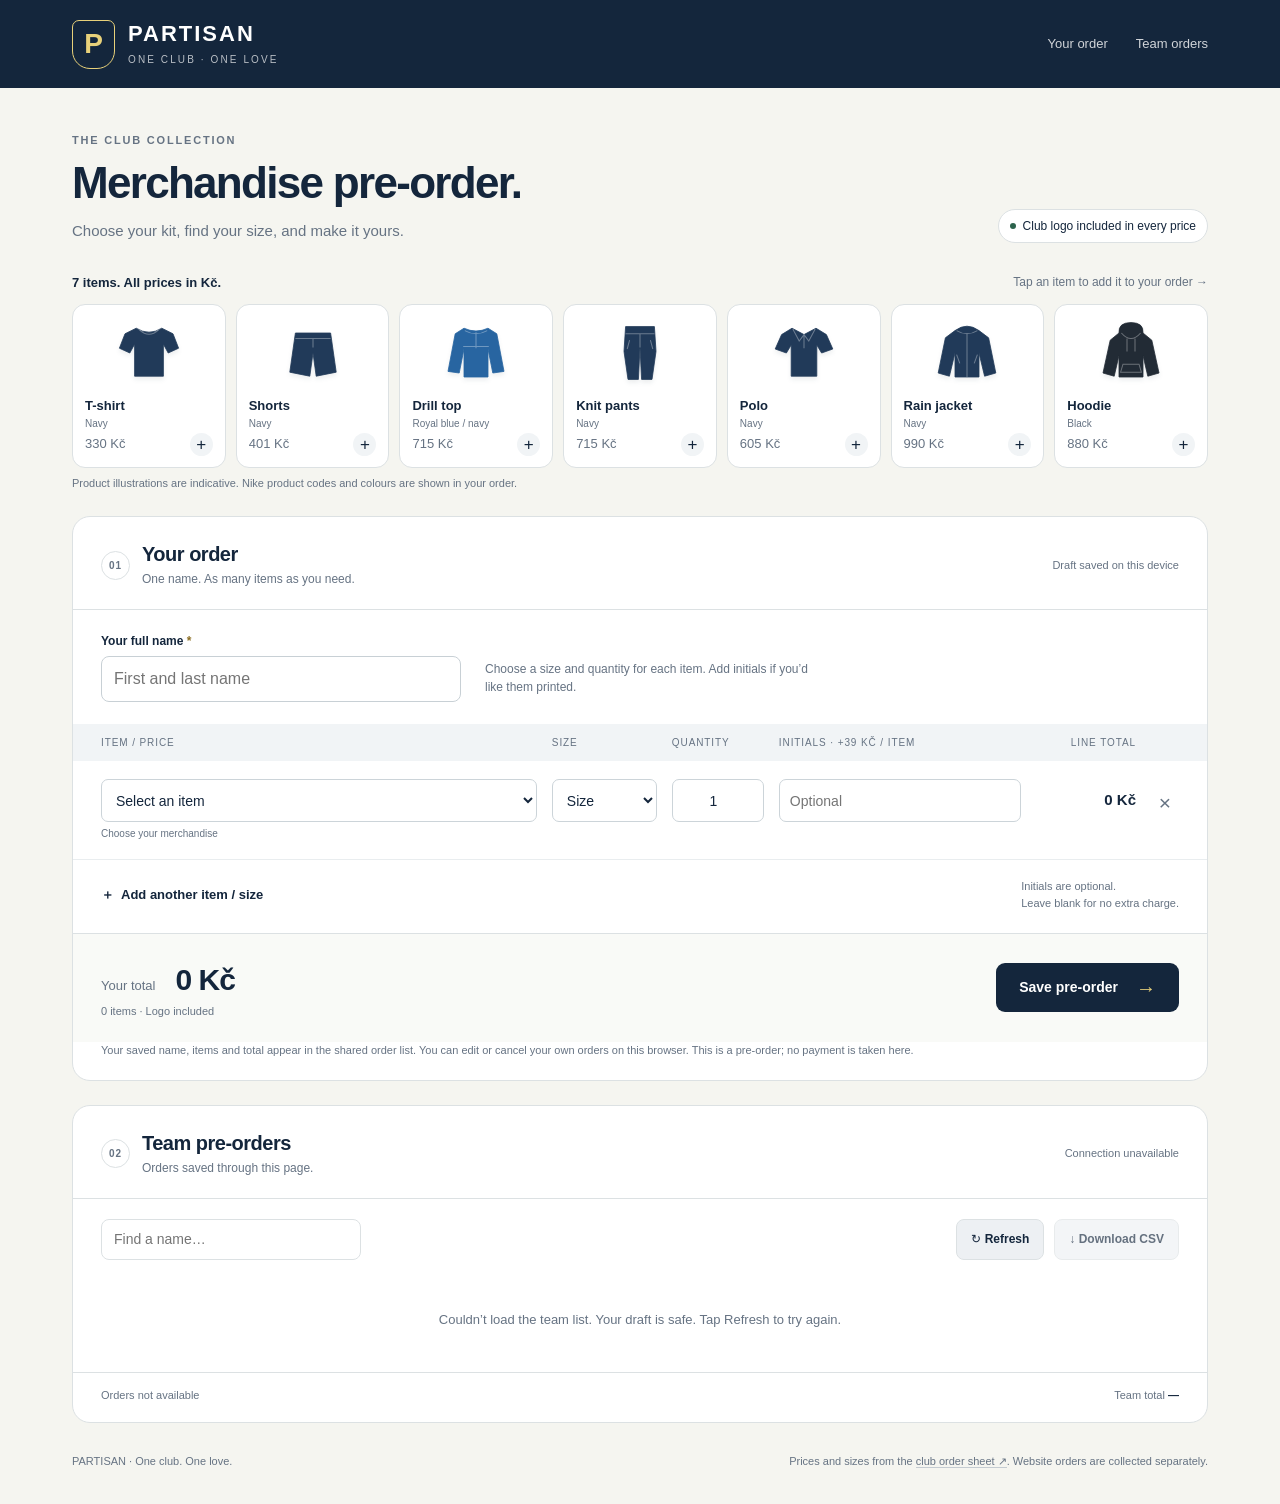
==== partisan-merchandise/index.html @ 2a3ad0a5 "Publish Partisan merchandise pre-order page" ====
<!doctype html>
<html lang="en">
<head>
<meta charset="utf-8">
<meta name="viewport" content="width=device-width, initial-scale=1, viewport-fit=cover">
<meta name="theme-color" content="#14263c">
<meta name="description" content="Pre-order Partisan football club merchandise. Pick your items, sizes and quantities, and see your total in Kč.">
<meta name="robots" content="noindex, nofollow">
<title>Partisan · Merchandise pre-order</title>
<link rel="icon" href="data:image/svg+xml,%3Csvg xmlns='http://www.w3.org/2000/svg' viewBox='0 0 64 64'%3E%3Crect width='64' height='64' rx='16' fill='%2314263c'/%3E%3Ctext x='32' y='46' text-anchor='middle' font-size='44' font-family='Arial' font-weight='700' fill='%23e8d17a'%3EP%3C/text%3E%3C/svg%3E">
<style>
:root{--ink:#14263c;--muted:#667383;--paper:#f5f5f0;--white:#fff;--line:#dce1e3;--gold:#e8d17a;--light:#f1f4f6;--green:#2c634c;--radius:18px}*{box-sizing:border-box}html{scroll-behavior:smooth;scroll-padding-top:24px}body{margin:0;color:var(--ink);background:var(--paper);font:15px/1.5 -apple-system,BlinkMacSystemFont,"Segoe UI",Arial,sans-serif}button,input,select{font:inherit}button,a,input,select{-webkit-tap-highlight-color:transparent}button,a{touch-action:manipulation}button{cursor:pointer}button:disabled{cursor:wait;opacity:.65}a{color:inherit}button:focus-visible,a:focus-visible,input:focus-visible,select:focus-visible{outline:3px solid #9e822a;outline-offset:3px}button{border:0}header{background:var(--ink);color:white}.wrap{max-width:1200px;margin:auto;padding-left:32px;padding-right:32px}.topbar{height:88px;display:flex;align-items:center;justify-content:space-between;gap:24px}.brand{display:flex;align-items:center;gap:13px;text-decoration:none}.monogram{width:43px;height:49px;border:1.5px solid var(--gold);border-radius:7px 7px 18px 18px;display:grid;place-items:center;font-size:28px;font-weight:800;color:var(--gold)}.brand-name{font-size:22px;letter-spacing:2px;font-weight:800;line-height:1.15}.motto{font-size:10px;letter-spacing:2.1px;opacity:.7;margin-top:5px}nav{display:flex;gap:28px;font-size:13px}nav a{text-decoration:none;opacity:.8}nav a:hover{opacity:1}.hero{padding-top:44px;padding-bottom:30px;display:flex;align-items:end;justify-content:space-between;gap:24px}.eyebrow{font-size:11px;text-transform:uppercase;letter-spacing:1.8px;font-weight:700;color:var(--muted);margin:0 0 9px}h1{font-size:clamp(29px,3.9vw,44px);letter-spacing:-1.7px;line-height:1.15;margin:0 0 12px;font-weight:720}p{margin:0}.hero p{color:var(--muted);font-size:15px}.pill{white-space:nowrap;border:1px solid var(--line);padding:7px 11px;border-radius:30px;font-size:12px;background:white;display:inline-flex;align-items:center;gap:7px}.pill:before{content:"";height:6px;width:6px;border-radius:50%;background:var(--green)}.catalog-head{display:flex;align-items:center;justify-content:space-between;gap:16px;font-size:12px;color:var(--muted);margin-bottom:12px}.catalog-head strong{font-size:13px;color:var(--ink);font-weight:600}.catalog{display:grid;grid-template-columns:repeat(7,minmax(0,1fr));gap:10px;padding-bottom:22px}.product{background:#fff;border:1px solid var(--line);border-radius:13px;text-align:left;color:var(--ink);padding:12px 12px 11px;transition:transform .15s,border-color .15s;position:relative}.product:hover{border-color:#8896a2;transform:translateY(-2px)}.product-art{height:66px;display:grid;place-items:center;margin:3px 0 10px}.product-art svg{height:64px;width:70px;filter:drop-shadow(0 3px 2px #14263c13)}.product-name{font-size:13px;font-weight:600;display:block}.product-bottom{display:flex;align-items:center;justify-content:space-between;gap:4px;margin-top:2px}.product-price{font-size:13px;color:var(--muted)}.plus{width:23px;height:23px;border-radius:50%;background:var(--light);font-size:17px;display:grid;place-items:center;line-height:1}.product:hover .plus{background:var(--gold)}.product-colour{font-size:10px;color:var(--muted);display:block;min-height:15px}.art-note{font-size:11px;color:var(--muted);margin-top:-15px;margin-bottom:25px}.panel{border:1px solid var(--line);border-radius:var(--radius);background:white;margin-bottom:24px;overflow:hidden;scroll-margin-top:20px}.section-top{padding:25px 28px 21px;border-bottom:1px solid var(--line);display:flex;align-items:center;justify-content:space-between;gap:16px}.section-title{display:flex;align-items:center;gap:12px}.step{font-size:10px;font-weight:700;letter-spacing:1px;color:var(--muted);border:1px solid var(--line);border-radius:50%;width:29px;height:29px;display:grid;place-items:center}h2{font-size:20px;letter-spacing:-.5px;line-height:1.25;margin:0;font-weight:650}.section-caption{font-size:12px;color:var(--muted);margin-top:3px}.name-row{padding:22px 28px;display:flex;gap:24px;align-items:center}.name-field{width:360px;max-width:100%}label{display:block;font-size:12px;font-weight:600;margin-bottom:6px}.req{color:#8c6e22}.name-row input{width:100%;height:46px;border:1px solid #c8d0d5;border-radius:8px;padding:10px 12px;font-size:16px;color:var(--ink);background:#fff}.name-help{font-size:12px;color:var(--muted);max-width:340px;padding-top:22px}.table-head,.item-line{display:grid;grid-template-columns:minmax(210px,1.8fr) 105px 92px minmax(140px,1fr) 100px 28px;gap:15px;align-items:start}.table-head{background:var(--light);font-size:10px;text-transform:uppercase;letter-spacing:.9px;color:var(--muted);padding:11px 28px}.table-head .head-total{text-align:right}.item-line{padding:18px 28px;border-bottom:1px solid #e9edef}.item-line select,.item-line input{border:1px solid #ccd4d9;height:43px;border-radius:7px;width:100%;padding:8px 10px;color:var(--ink);background:#fff;font-size:14px}.item-line input[type=number]{text-align:center;padding-right:4px}.item-line .line-label{display:none}.code{font-size:10px;color:var(--muted);padding-top:4px;min-height:19px}.line-price{display:block;font-size:15px;white-space:nowrap;text-align:right;font-variant-numeric:tabular-nums;padding-top:10px;font-weight:600}.remove{margin-top:7px;width:28px;height:29px;display:grid;place-items:center;background:transparent;border-radius:5px;color:var(--muted);font-size:21px}.remove:hover{background:#f7ece9;color:#9d3c31}.form-tools{display:flex;align-items:center;justify-content:space-between;gap:16px;padding:17px 28px 20px}.text-btn{color:var(--ink);background:transparent;font-size:13px;font-weight:600;padding:8px 0;text-decoration:none;display:inline-flex;align-items:center;gap:7px}.text-btn:hover{text-decoration:underline}.quiet{font-size:11px;color:var(--muted)}.summary{display:flex;justify-content:space-between;align-items:center;gap:24px;padding:23px 28px;background:#f9faf7;border-top:1px solid var(--line)}.total-block{display:flex;align-items:baseline;gap:20px}.total-label{font-size:13px;color:var(--muted)}.total-amount{font-size:30px;letter-spacing:-1px;font-weight:650;white-space:nowrap;font-variant-numeric:tabular-nums}.total-caption{font-size:11px;color:var(--muted);margin-top:1px}.primary{border-radius:9px;padding:14px 23px;min-height:48px;display:inline-flex;align-items:center;justify-content:center;gap:18px;background:var(--ink);color:white;font-size:14px;font-weight:600;white-space:nowrap}.primary:hover{background:#243e5b}.primary .arrow{font-size:20px;line-height:1;color:var(--gold)}.secondary{background:#edf0f3;color:var(--ink);border:1px solid var(--line);border-radius:8px;min-height:41px;padding:9px 14px;font-size:12px;font-weight:550}.secondary:hover{background:#e1e7eb}.button-group{display:flex;gap:10px;align-items:center}.notice{padding:13px 16px;margin:18px 28px;border-radius:9px;font-size:13px;background:#eff6f0;border:1px solid #c8ddce;color:#25523b}.notice.error{background:#fff2ed;border-color:#edcdbd;color:#8c3c23}.notice:focus{outline:none}.status-note{padding:0 28px 21px;font-size:11px;color:var(--muted)}.status-note a{text-underline-offset:3px}.hp{position:absolute;left:-10000px;top:auto;width:1px;height:1px;overflow:hidden}.orders-controls{padding:20px 28px;display:flex;align-items:center;justify-content:space-between;gap:16px}.search{height:41px;max-width:260px;width:100%;padding:8px 12px;border:1px solid var(--line);border-radius:8px;font-size:14px}.orders-body{padding:0 28px 8px}.orders-table{width:100%;border-collapse:collapse;font-size:13px}.orders-table th{font-size:10px;letter-spacing:1px;text-transform:uppercase;font-weight:500;color:var(--muted);padding:0 0 12px;border-bottom:1px solid var(--line);text-align:left}.orders-table td{padding:17px 0;vertical-align:top;border-bottom:1px solid #e9edef}.orders-table tr:last-child td{border-bottom:0}.orders-table th:nth-child(3),.orders-table td:nth-child(3){text-align:right;white-space:nowrap}.orders-table th:last-child,.orders-table td:last-child{padding-left:16px;text-align:right}.person{font-weight:600;max-width:240px;overflow-wrap:anywhere}.order-date{font-size:10px;color:var(--muted);margin-top:3px}.order-detail{font-size:12px;color:var(--muted);max-width:500px}.order-detail span{display:block}.order-detail .initial{color:var(--ink)}.mini{border:1px solid var(--line);border-radius:6px;min-height:32px;padding:5px 9px;background:white;font-size:11px;margin:0 0 4px 5px}.mini:hover{background:var(--light)}.mini.cancel{color:#925245}.empty{padding:30px 12px 35px;text-align:center;color:var(--muted);font-size:13px}.orders-foot{padding:14px 28px 18px;border-top:1px solid var(--line);display:flex;justify-content:space-between;font-size:11px;color:var(--muted);gap:18px}.orders-foot strong{color:var(--ink);font-weight:600}.mytag{background:#f5edce;color:#766023;border-radius:4px;font-size:9px;padding:2px 5px;font-weight:500;margin-left:6px;vertical-align:2px}.live-dot{height:6px;width:6px;border-radius:50%;background:#5b8d6f;display:inline-block;margin-right:5px}footer{padding:6px 0 35px;display:flex;justify-content:space-between;gap:20px;font-size:11px;color:var(--muted)}footer a{text-decoration:none;border-bottom:1px solid #c4cbd1}dialog{border:1px solid var(--line);border-radius:16px;max-width:440px;width:calc(100% - 40px);padding:28px;color:var(--ink);box-shadow:0 24px 100px #14263c33}dialog::backdrop{background:#14263c88}dialog h3{font-size:20px;letter-spacing:-.5px;margin:0 0 12px}dialog p{color:var(--muted);font-size:14px}dialog .button-group{margin-top:24px;justify-content:flex-end}.toast{position:fixed;bottom:22px;left:50%;transform:translateX(-50%);background:var(--ink);color:white;border-radius:30px;padding:11px 20px;font-size:12px;z-index:10;box-shadow:0 3px 20px #14263c25;pointer-events:none}.hidden,[hidden]{display:none!important}.warn-size{border-color:#b35735!important}.saving-label{font-size:11px;color:var(--muted);margin-left:8px}
@media(max-width:1050px){.wrap{padding-left:22px;padding-right:22px}.catalog{gap:8px}.product{padding:10px}.product-name{font-size:12px}.product-colour{font-size:9px}.table-head,.item-line{grid-template-columns:minmax(180px,1.65fr) 88px 75px minmax(120px,1fr) 85px 24px;gap:10px}.table-head,.item-line{padding-left:23px;padding-right:23px}.section-top,.name-row,.form-tools,.summary,.orders-controls{padding-left:23px;padding-right:23px}}
@media(max-width:760px){.wrap{padding-left:18px;padding-right:18px}.topbar{height:75px;gap:12px}.brand-name{font-size:18px;letter-spacing:1.6px}.motto{font-size:8px;letter-spacing:1.5px}.monogram{width:34px;height:41px;font-size:23px}nav{gap:17px;font-size:12px}.hero{padding-top:30px;padding-bottom:24px;display:block}.hero .pill{margin-top:17px;font-size:11px}.hero p{font-size:14px;max-width:340px}h1{letter-spacing:-1px}.catalog{display:flex;overflow-x:auto;scroll-snap-type:x proximity;gap:9px;padding-bottom:14px;margin-right:-18px;scrollbar-width:thin}.product{min-width:126px;max-width:126px;scroll-snap-align:start;padding:10px 12px}.product-art{height:57px;margin-bottom:8px}.product-art svg{height:56px}.product-name{font-size:12px}.product-colour{font-size:9px}.catalog-head{font-size:10px}.catalog-head strong{font-size:12px}.art-note{margin-top:-5px;margin-bottom:20px;font-size:10px}.panel{border-radius:14px;margin-bottom:20px}.section-top{padding:19px 17px}.section-title{gap:9px}h2{font-size:18px}.section-caption{font-size:11px}.section-top .quiet{max-width:85px;text-align:right;font-size:10px}.name-row{padding:18px 17px;display:block}.name-field{width:100%}.name-help{padding-top:9px;font-size:11px;max-width:none}.table-head{display:none}.item-line{grid-template-columns:1fr 1fr 1.3fr 28px;gap:12px 10px;padding:17px;background:#fff}.item-product{grid-column:1/4}.item-size{grid-column:1/2;grid-row:2}.item-qty{grid-column:2/3;grid-row:2}.item-initials{grid-column:3/5;grid-row:2}.item-line .line-label{display:block;font-size:10px;letter-spacing:.1px;font-weight:500;margin-bottom:4px;color:var(--muted)}.item-product .line-label{display:none}.item-product select{font-size:15px}.item-line select,.item-line input{font-size:16px;height:44px}.code{font-size:9px;padding-top:5px;min-height:0}.item-line .remove{grid-column:4;grid-row:1;margin-top:7px}.item-total{grid-column:1/-1;grid-row:3;display:flex;justify-content:space-between;align-items:center}.item-total .line-label{font-size:11px;margin:0}.line-price{padding:0;font-size:14px}.form-tools{padding:12px 17px 17px;align-items:flex-start;gap:10px}.form-tools .quiet{max-width:135px;text-align:right;font-size:10px;padding-top:8px}.summary{padding:18px 17px;display:block}.total-block{justify-content:space-between;gap:14px}.total-amount{font-size:28px}.total-caption{margin-top:0;font-size:10px}.summary .button-group{margin-top:14px}.summary .primary{width:100%;justify-content:space-between;padding:12px 17px}.summary .secondary{height:47px}.notice{margin:15px 17px;font-size:12px}.status-note{padding:0 17px 18px;font-size:10px}.orders-controls{padding:17px;flex-wrap:wrap}.orders-controls .button-group{gap:7px}.orders-controls .secondary{font-size:11px;padding:9px 11px}.search{max-width:none}.orders-body{padding:0 17px 6px}.orders-table th:nth-child(2){display:none}.orders-table th:first-child{width:100%}.orders-table td{padding:16px 0}.orders-table tr{position:relative}.orders-table td:first-child{max-width:170px}.orders-table td:nth-child(2){display:none}.person{font-size:13px}.mobile-detail{display:block!important;font-size:10px;color:var(--muted);margin-top:6px;max-width:220px;line-height:1.6}.mobile-detail span{display:block}.orders-table td:nth-child(3){font-size:13px;font-weight:600;padding-left:7px}.orders-table th:last-child,.orders-table td:last-child{padding-left:7px}.mini{display:block;margin-left:0;font-size:10px;padding:4px 7px}.orders-foot{padding:13px 17px 16px;font-size:10px;display:block}.orders-foot span{display:block}.orders-foot span+span{margin-top:5px}footer{font-size:10px;display:block;line-height:1.8;padding:0 0 24px}footer span{display:block}.toast{bottom:16px;font-size:11px;max-width:90%;width:max-content;padding:10px 15px}}
@media(prefers-reduced-motion:reduce){html{scroll-behavior:auto}*{transition:none!important}}
@media print{header,nav,.catalog,.catalog-head,.art-note,#order-panel,.orders-controls,footer,.mini,.hero .pill{display:none!important}body{background:#fff}.wrap{padding:0}.panel{border:0}.hero{padding:10px 0}.orders-table td:nth-child(2){display:table-cell}.mobile-detail{display:none!important}}
</style>
</head>
<body>
<header><div class="wrap topbar"><a class="brand" href="#" aria-label="Partisan merchandise home"><span class="monogram" aria-hidden="true">P</span><span><span class="brand-name">PARTISAN</span><span class="motto" style="display:block">ONE CLUB · ONE LOVE</span></span></a><nav aria-label="Page navigation"><a href="#order-panel">Your order</a><a href="#team-orders">Team orders</a></nav></div></header>
<main class="wrap">
<div class="hero"><div><div class="eyebrow">The club collection</div><h1>Merchandise pre-order.</h1><p>Choose your kit, find your size, and make it yours.</p></div><span class="pill">Club logo included in every price</span></div>
<div class="catalog-head"><strong>7 items. All prices in Kč.</strong><span>Tap an item to add it to your order →</span></div>
<div class="catalog" id="catalog" aria-label="Merchandise and prices"></div>
<p class="art-note">Product illustrations are indicative. Nike product codes and colours are shown in your order.</p>
<section class="panel" id="order-panel" aria-labelledby="order-heading">
<div class="section-top"><div class="section-title"><span class="step">01</span><div><h2 id="order-heading">Your order</h2><p class="section-caption" id="form-caption">One name. As many items as you need.</p></div></div><span class="quiet" id="draft-status">Draft saved on this device</span></div>
<form id="order-form">
<div class="name-row"><div class="name-field"><label for="player-name">Your full name <span class="req">*</span></label><input id="player-name" name="name" type="text" autocomplete="name" placeholder="First and last name" minlength="2" maxlength="80" required></div><p class="name-help">Choose a size and quantity for each item. Add initials if you’d like them printed.</p></div>
<div class="hp" aria-hidden="true"><label for="website">Website</label><input id="website" tabindex="-1" autocomplete="off"></div>
<div class="table-head" aria-hidden="true"><span>Item / price</span><span>Size</span><span>Quantity</span><span>Initials · +39 Kč / item</span><span class="head-total">Line total</span><span></span></div>
<div id="order-lines"></div>
<div class="form-tools"><button class="text-btn" type="button" id="add-line"><span aria-hidden="true">＋</span> Add another item / size</button><span class="quiet">Initials are optional.<br>Leave blank for no extra charge.</span></div>
<div class="summary"><div><div class="total-block"><span class="total-label">Your total</span><output class="total-amount" id="order-total" aria-live="polite">0 Kč</output></div><p class="total-caption" id="total-caption">0 items · Logo included</p></div><div class="button-group"><button class="secondary hidden" type="button" id="stop-edit">Cancel edit</button><button class="primary" type="submit" id="submit-order"><span id="submit-label">Save pre-order</span><span class="arrow" aria-hidden="true">→</span></button></div></div>
<div id="form-message" class="notice hidden" role="status" tabindex="-1"></div>
<p class="status-note">Your saved name, items and total appear in the shared order list. You can edit or cancel your own orders on this browser. This is a pre-order; no payment is taken here.</p>
</form>
</section>
<section class="panel" id="team-orders" aria-labelledby="team-heading">
<div class="section-top"><div class="section-title"><span class="step">02</span><div><h2 id="team-heading">Team pre-orders</h2><p class="section-caption">Orders saved through this page.</p></div></div><span class="quiet" id="connection-status"><span class="live-dot"></span>Connecting…</span></div>
<div class="orders-controls"><input type="search" class="search" id="search-orders" placeholder="Find a name…" aria-label="Find an order by name"><div class="button-group"><button class="secondary" type="button" id="refresh-orders">↻ Refresh</button><button class="secondary" type="button" id="export-orders">↓ Download CSV</button></div></div>
<div class="orders-body"><div class="empty" id="orders-empty" role="status">Loading pre-orders…</div><table class="orders-table hidden" id="orders-table"><thead><tr><th scope="col">Name</th><th scope="col">Items / sizes</th><th scope="col">Total</th><th scope="col"><span class="quiet">Your orders</span></th></tr></thead><tbody id="orders-body"></tbody></table></div>
<div class="orders-foot"><span id="team-count">No orders loaded yet.</span><span id="team-value">Team total <strong>—</strong></span></div>
</section>
<footer><span>PARTISAN · One club. One love.</span><span>Prices and sizes from the <a href="https://docs.google.com/spreadsheets/d/1CmiU9mRYf5xG8JTq_obtpZp8wBPNuK-5cMMiTcGgyvM/edit?gid=629814951#gid=629814951" target="_blank" rel="noopener noreferrer">club order sheet ↗</a>. Website orders are collected separately.</span></footer>
</main>
<dialog id="confirm-dialog"><h3 id="confirm-title">Cancel your pre-order?</h3><p id="confirm-description">Your order will be removed from the active team list. You can place a new order later.</p><div class="button-group"><button class="secondary" id="confirm-no" type="button">Keep order</button><button class="primary" id="confirm-yes" type="button">Cancel pre-order</button></div></dialog>
<div id="toast" class="toast hidden" role="status"></div>
<noscript><p style="padding:30px;text-align:center">Please enable JavaScript to choose items and save a pre-order.</p></noscript>
<script>
'use strict';
const CATALOG = [{"id":"tshirt","name":"T-shirt","code":"HM7127-410","price":330,"colour":"Navy"},{"id":"shorts","name":"Shorts","code":"FZ9776-410","price":401,"colour":"Navy"},{"id":"drill","name":"Drill top","code":"FZ9767-463","price":715,"colour":"Royal blue / navy"},{"id":"pants","name":"Knit pants","code":"FZ9805-410","price":715,"colour":"Navy"},{"id":"polo","name":"Polo","code":"FZ9759-410","price":605,"colour":"Navy"},{"id":"jacket","name":"Rain jacket","code":"FZ9858-410","price":990,"colour":"Navy"},{"id":"hoodie","name":"Hoodie","code":"IO9035-010","price":880,"colour":"Black"}];
const SIZES = ['XS','S','M','L','XL','2XL','3XL'];
const API_ORIGIN = 'https://partisan-merchandise.funnyether4.chatgpt.site';
const API = (location.hostname === 'hugo-crispim.github.io' ? API_ORIGIN : location.origin) + '/api/orders';
const $ = id => document.getElementById(id);
const money = value => new Intl.NumberFormat('cs-CZ',{maximumFractionDigits:0}).format(value) + ' Kč';
const escapeHtml = value => String(value).replace(/[&<>"']/g,c=>({'&':'&amp;','<':'&lt;','>':'&gt;','"':'&quot;',"'":'&#39;'}[c]));
const KEYS = {draft:'partisan-merch-draft-v1',mine:'partisan-merch-keys-v1'};
let storageAvailable = true;
function readStorage(key,fallback){try{return JSON.parse(localStorage.getItem(key)) ?? fallback}catch{return fallback}}
function writeStorage(key,value){try{localStorage.setItem(key,JSON.stringify(value));return true}catch{storageAvailable=false;$('draft-status').textContent='Device storage unavailable';return false}}
let mine = readStorage(KEYS.mine,{});
if(!mine || typeof mine !== 'object' || Array.isArray(mine)) mine={};
let lines = [], orders = [], editing = null, pendingKey = null, busy = false, haveOrders = false, cancelAction = null;
function blankLine(){return {key:crypto.randomUUID(),productId:'',size:'',quantity:1,initials:''}}
function product(id){return CATALOG.find(p=>p.id===id)}
function lineTotal(line){const p=product(line.productId);return p ? (p.price+(line.initials.trim()?39:0))*(Number.isInteger(line.quantity)&&line.quantity>0?line.quantity:0):0}
function toast(message){$('toast').textContent=message;$('toast').classList.remove('hidden');clearTimeout(toast.timer);toast.timer=setTimeout(()=>$('toast').classList.add('hidden'),2600)}
function garment(id){
 const fill=id==='hoodie'?'#222b35':id==='drill'?'#2865a1':'#213a59';
 const paths={
 tshirt:'M24 9 10 16 3 34 16 40 22 29 22 69 58 69 58 29 64 40 77 34 70 16 56 9Q40 19 24 9Z',
 shorts:'M18 15H62L69 64 44 69 40 40 36 69 11 64Z',
 drill:'M25 9 14 16 5 63 19 65 25 35 25 70H55V35L61 65 75 63 66 16 55 9Q40 16 25 9Z',
 pants:'M22 7H58L60 38 55 73H42L40 33 38 73H25L20 38Z',
 polo:'M25 9 12 17 4 35 18 40 24 30 24 69H56V30L62 40 76 35 68 17 55 9 40 17Z',
 jacket:'M25 12 13 21 4 65 18 69 25 40 25 70H55V40L62 69 76 65 67 21 55 12Q40 1 25 12Z',
 hoodie:'M25 15 14 24 5 65 19 69 25 43 25 70H55V43L61 69 75 65 66 24 55 15Q56 2 40 2T25 15Z'};
 const extras=id==='shorts'?'<path d="M18 22H62M40 22V33"/>':id==='pants'?'<path d="M22 16H58M40 16V33M27 24 24 35M53 24 56 35"/>':id==='polo'?'<path d="M26 10 34 25 40 17 46 25 54 10M40 17V34"/>':id==='hoodie'?'<path d="M28 15Q40 29 52 15M30 54H50L53 64H27ZM35 22V38M45 22V38"/>':id==='jacket'?'<path d="M40 15V70M27 42 31 53M53 42 49 53M27 12Q40 20 53 12"/>':id==='drill'?'<path d="M40 14V34M26 12Q40 20 54 12M24 32H56"/>':'<path d="M28 11Q40 22 52 11"/>';
 return '<svg viewBox="0 0 80 80" aria-hidden="true"><path d="'+paths[id]+'" fill="'+fill+'" stroke="'+fill+'" stroke-linejoin="round"/>'+extras.replaceAll('<path ','<path fill="none" stroke="#ffffff55" stroke-width="1.3" ')+'</svg>';
}
function renderCatalog(){
 $('catalog').innerHTML=CATALOG.map(p=>'<button class="product" type="button" data-product="'+p.id+'" aria-label="Add '+p.name+', '+p.price+' Kč"><span class="product-art">'+garment(p.id)+'</span><span class="product-name">'+p.name+'</span><span class="product-colour">'+p.colour+'</span><span class="product-bottom"><span class="product-price">'+money(p.price)+'</span><span class="plus" aria-hidden="true">+</span></span></button>').join('');
}
function itemOptions(selected){return '<option value="">Select an item</option>'+CATALOG.map(p=>'<option value="'+p.id+'"'+(p.id===selected?' selected':'')+'>'+p.name+' · '+money(p.price)+'</option>').join('')}
function renderLines(){
 $('order-lines').innerHTML=lines.map((line,index)=>{
  const p=product(line.productId), label='line-'+line.key;
  return '<div class="item-line" data-key="'+line.key+'"><div class="item-product"><label class="line-label" for="'+label+'-product">Item '+(index+1)+'</label><select id="'+label+'-product" data-field="productId" aria-label="Item '+(index+1)+'" required>'+itemOptions(line.productId)+'</select><div class="code" data-code>'+ (p?p.code+' · '+p.colour:'Choose your merchandise')+'</div></div>'+
  '<div class="item-size"><label class="line-label" for="'+label+'-size">Size</label><select id="'+label+'-size" data-field="size" aria-label="Size for item '+(index+1)+'" required><option value="">Size</option>'+SIZES.map(size=>'<option'+(line.size===size?' selected':'')+'>'+size+'</option>').join('')+'</select></div>'+
  '<div class="item-qty"><label class="line-label" for="'+label+'-qty">Quantity</label><input id="'+label+'-qty" data-field="quantity" aria-label="Quantity for item '+(index+1)+'" type="number" inputmode="numeric" min="1" max="10" step="1" value="'+(Number.isFinite(line.quantity)?line.quantity:'')+'" required></div>'+
  '<div class="item-initials"><label class="line-label" for="'+label+'-initials">Initials · +39 Kč / item</label><input id="'+label+'-initials" data-field="initials" aria-label="Optional initials for item '+(index+1)+' at 39 Kč per item" type="text" autocomplete="off" autocapitalize="characters" maxlength="8" placeholder="Optional" value="'+escapeHtml(line.initials)+'"></div>'+
  '<div class="item-total"><span class="line-label">Line total</span><output class="line-price" data-price>'+money(lineTotal(line))+'</output></div><button class="remove" type="button" data-remove aria-label="Remove item '+(index+1)+'">×</button></div>';
 }).join('');
 updateTotal();
}
function updateTotal(){
 let count=0,total=0,initialCount=0;
 lines.forEach(line=>{if(!product(line.productId))return;let q=Number.isInteger(line.quantity)&&line.quantity>0?line.quantity:0;count+=q;total+=lineTotal(line);if(line.initials.trim())initialCount+=q});
 $('order-total').textContent=money(total);
 $('total-caption').textContent=count+' '+(count===1?'item':'items')+' · Logo included'+(initialCount?' · Initials '+money(initialCount*39):'');
}
function saveDraft(){writeStorage(KEYS.draft,{name:$('player-name').value,lines,editing,pendingKey});if(storageAvailable)$('draft-status').textContent='Draft saved on this device'}
function newKey(){return {id:crypto.randomUUID(),editToken:Array.from(crypto.getRandomValues(new Uint8Array(32)),b=>b.toString(16).padStart(2,'0')).join('')}}
function message(text,error=false){$('form-message').textContent=text;$('form-message').classList.toggle('error',error);$('form-message').classList.remove('hidden')}
function clearMessage(){$('form-message').classList.add('hidden')}
function resetForm(keepName=true){let name=keepName?$('player-name').value:'';lines=[blankLine()];editing=null;pendingKey=null;$('player-name').value=name;$('submit-label').textContent='Save pre-order';$('stop-edit').classList.add('hidden');$('form-caption').textContent='One name. As many items as you need.';renderLines();saveDraft()}
function addProduct(id){if(busy)return;const p=product(id);if(!p)return;if(lines.length>=25){toast('Maximum 25 item lines per order.');return}let line=lines.find(l=>!l.productId);if(!line){line=blankLine();lines.push(line)}line.productId=id;renderLines();saveDraft();clearMessage();toast(p.name+' added · choose your size')}
async function fetchJson(options={}){
 const response=await fetch(API,{...options,signal:AbortSignal.timeout(15000)});
 let data;try{data=await response.json()}catch{throw new Error('Order storage is unavailable. Your draft is kept. Please try again.')}
 if(!response.ok)throw new Error(data.error||'Could not save this order. Please try again.');return data;
}
function ownOrder(id){return Object.hasOwn(mine,id)}
function detailMarkup(order){return order.items.map(line=>'<span>'+line.quantity+' × '+escapeHtml(line.name)+' · '+escapeHtml(line.size)+(line.initials?' · <span class="initial" style="display:inline">'+escapeHtml(line.initials)+'</span>':'')+'</span>').join('')}
function renderOrders(){
 const term=$('search-orders').value.trim().toLocaleLowerCase();
 const matching=orders.filter(order=>order.name.toLocaleLowerCase().includes(term));
 const table=$('orders-table'),empty=$('orders-empty');
 table.classList.toggle('hidden',matching.length===0);empty.classList.toggle('hidden',matching.length>0);
 if(!matching.length)empty.textContent=term?'No orders match this name.':(haveOrders?'No pre-orders yet. Save yours to get the team started.':'Orders haven’t loaded. Tap Refresh to try again.');
 $('orders-body').innerHTML=matching.map(order=>'<tr><td><div class="person">'+escapeHtml(order.name)+(ownOrder(order.id)?'<span class="mytag">YOURS</span>':'')+'</div><div class="order-date">'+escapeHtml(new Date(order.createdAt).toLocaleDateString('en-GB',{day:'numeric',month:'short'}))+' · '+order.id.slice(0,8)+'</div><div class="mobile-detail" style="display:none">'+detailMarkup(order)+'</div></td><td class="order-detail">'+detailMarkup(order)+'</td><td>'+money(order.total)+'</td><td>'+(ownOrder(order.id)?'<button class="mini" data-edit="'+order.id+'" type="button" aria-label="Edit order for '+escapeHtml(order.name)+'">Edit</button><button class="mini cancel" data-cancel="'+order.id+'" type="button" aria-label="Cancel order for '+escapeHtml(order.name)+'">Cancel</button>':'')+'</td></tr>').join('');
 const unique=new Set(orders.map(o=>o.name.trim().toLocaleLowerCase())).size;
 const units=orders.reduce((sum,o)=>sum+o.items.reduce((n,l)=>n+l.quantity,0),0);
 $('team-count').textContent=haveOrders?orders.length+' '+(orders.length===1?'order':'orders')+' · '+unique+' '+(unique===1?'name':'names')+' · '+units+' items'+(term?' · Showing '+matching.length:''):'Orders not available';
 $('team-value').innerHTML='Team total <strong>'+(haveOrders?money(orders.reduce((sum,o)=>sum+o.total,0)):'—')+'</strong>';
 $('export-orders').disabled=!haveOrders || orders.length===0;
}
async function loadOrders(silent=false){
 $('refresh-orders').disabled=true;
 try{const data=await fetchJson();orders=data.orders;haveOrders=true;renderOrders();$('connection-status').innerHTML='<span class="live-dot"></span>Up to date';if(!silent)toast('Team orders updated')}
 catch(error){$('connection-status').textContent=haveOrders?'Refresh failed':'Connection unavailable';if(!haveOrders){renderOrders();$('orders-empty').textContent='Couldn’t load the team list. Your draft is safe. Tap Refresh to try again.'}if(!silent)toast(error.message)}
 finally{$('refresh-orders').disabled=false}
}
function setBusy(value){busy=value;Array.from($('order-form').elements).forEach(el=>el.disabled=value);$('submit-label').textContent=value?'Saving…':(editing?'Update pre-order':'Save pre-order')}
async function submitOrder(event){
 event.preventDefault();if(busy)return;if(!$('order-form').reportValidity())return;
 const selected=lines.filter(l=>l.productId);if(!selected.length){message('Please select at least one item.',true);return}
 if(selected.some(l=>!SIZES.includes(l.size)||!Number.isInteger(l.quantity)||l.quantity<1||l.quantity>10)){message('Choose a size and quantity from 1 to 10 for each item.',true);return}
 if(selected.some(l=>l.initials.trim()&&!/^[\p{L}\p{N} .-]{1,8}$/u.test(l.initials.trim()))){message('Use up to 8 letters or numbers for initials.',true);return}
 const key=editing?mine[editing]:(pendingKey||newKey());
 if(!key){message('The edit key is missing on this browser. Refresh and try again.',true);return}
 pendingKey=key;saveDraft();mine[key.id]=key;writeStorage(KEYS.mine,mine);
 const payload={...key,name:$('player-name').value.trim(),items:selected.map(({productId,size,quantity,initials})=>({productId,size,quantity,initials:initials.trim()})),website:$('website').value};
 clearMessage();setBusy(true);
 try{
  const data=await fetchJson({method:editing?'PUT':'POST',headers:{'Content-Type':'application/json'},body:JSON.stringify(payload)});
  const wasEditing=Boolean(editing);
  orders=[data.order,...orders.filter(o=>o.id!==data.order.id)];haveOrders=true;
  resetForm();renderOrders();$('connection-status').innerHTML='<span class="live-dot"></span>Saved';
  message((wasEditing?'Pre-order updated':'Pre-order saved')+' for '+data.order.name+' · '+money(data.order.total)+'. You can find and edit it in Team pre-orders below.'+(storageAvailable?'':' Keep this page open to retain editing access.'));
  $('form-message').focus();
 }catch(error){message(error.name==='TimeoutError'?'The save timed out. Your draft is kept. Tap Save again; it will not create a duplicate.':error.message,true)}
 finally{setBusy(false)}
}
function editOrder(id){if(busy)return;const order=orders.find(o=>o.id===id);if(!order||!mine[id])return;editing=id;pendingKey=null;$('player-name').value=order.name;lines=order.items.map(l=>({key:crypto.randomUUID(),productId:l.productId,size:l.size,quantity:l.quantity,initials:l.initials}));renderLines();$('submit-label').textContent='Update pre-order';$('stop-edit').classList.remove('hidden');$('form-caption').textContent='Editing saved order · '+id.slice(0,8);clearMessage();saveDraft();$('order-panel').scrollIntoView({behavior:'smooth',block:'start'})}
function confirmCancel(id){if(busy)return;const order=orders.find(o=>o.id===id);if(!order)return;$('confirm-description').textContent='Cancel the pre-order for '+order.name+' ('+money(order.total)+')? It will be removed from the active team list.';cancelAction=id;$('confirm-dialog').showModal()}
async function cancelOrder(){
 const id=cancelAction;if(!id||!mine[id])return;
 $('confirm-yes').disabled=true;
 try{await fetchJson({method:'DELETE',headers:{'Content-Type':'application/json'},body:JSON.stringify(mine[id])});orders=orders.filter(o=>o.id!==id);if(editing===id)resetForm();renderOrders();$('confirm-dialog').close();toast('Pre-order cancelled')}
 catch(error){$('confirm-description').textContent=error.message}
 finally{$('confirm-yes').disabled=false;cancelAction=null}
}
function csvCell(value){let s=String(value??'');if(/^[\s\u0000-\u001f]*[=+\-@]/.test(s))s="'"+s;return '"'+s.replaceAll('"','""')+'"'}
function exportCsv(){
 const rows=[['Order reference','Name','Item','Nike code','Size','Quantity','Initials','Unit price CZK','Initials per item CZK','Line total CZK','Order total CZK','Saved at']];
 [...orders].reverse().forEach(o=>o.items.forEach((l,i)=>rows.push([o.id,o.name,l.name,l.code,l.size,l.quantity,l.initials,l.unitPrice,l.initialsFee,l.total,i===0?o.total:'',o.createdAt])));
 const blob=new Blob(['\ufeff'+rows.map(r=>r.map(csvCell).join(',')).join('\r\n')],{type:'text/csv;charset=utf-8;'});const url=URL.createObjectURL(blob),a=document.createElement('a');a.href=url;a.download='partisan-pre-orders-'+new Date().toISOString().slice(0,10)+'.csv';a.click();setTimeout(()=>URL.revokeObjectURL(url),1000);toast('All website pre-orders exported');
}
$('catalog').addEventListener('click',event=>{const button=event.target.closest('[data-product]');if(button)addProduct(button.dataset.product)});
$('order-lines').addEventListener('input',event=>{
 const field=event.target.dataset.field;if(!field)return;const row=event.target.closest('[data-key]'),line=lines.find(l=>l.key===row.dataset.key);if(!line)return;
 line[field]=field==='quantity'?Number(event.target.value):event.target.value;
 if(field==='productId'){const p=product(line.productId);row.querySelector('[data-code]').textContent=p?p.code+' · '+p.colour:'Choose your merchandise'}
 row.querySelector('[data-price]').textContent=money(lineTotal(line));updateTotal();saveDraft();clearMessage();
});
$('order-lines').addEventListener('click',event=>{const button=event.target.closest('[data-remove]');if(!button||busy)return;const key=button.closest('[data-key]').dataset.key;lines=lines.filter(l=>l.key!==key);if(!lines.length)lines=[blankLine()];renderLines();saveDraft()});
$('add-line').addEventListener('click',()=>{if(lines.length>=25){toast('Maximum 25 item lines per order.');return}lines.push(blankLine());renderLines();saveDraft();$('order-lines').lastElementChild.querySelector('select').focus()});
$('player-name').addEventListener('input',saveDraft);
$('order-form').addEventListener('submit',submitOrder);
$('stop-edit').addEventListener('click',()=>{resetForm();clearMessage()});
$('refresh-orders').addEventListener('click',()=>loadOrders());
$('search-orders').addEventListener('input',renderOrders);
$('export-orders').addEventListener('click',exportCsv);
$('orders-body').addEventListener('click',event=>{const edit=event.target.closest('[data-edit]'),cancel=event.target.closest('[data-cancel]');if(edit)editOrder(edit.dataset.edit);if(cancel)confirmCancel(cancel.dataset.cancel)});
$('confirm-no').addEventListener('click',()=>{$('confirm-dialog').close();cancelAction=null});
$('confirm-yes').addEventListener('click',cancelOrder);
document.addEventListener('visibilitychange',()=>{if(document.visibilityState==='visible'&&!busy)loadOrders(true)});
function init(){
 const draft=readStorage(KEYS.draft,null);
 if(draft&&Array.isArray(draft.lines)&&draft.lines.length&&draft.lines.length<=25){
  lines=draft.lines.map(l=>({key:crypto.randomUUID(),productId:product(l.productId)?l.productId:'',size:SIZES.includes(l.size)?l.size:'',quantity:Number.isInteger(l.quantity)&&l.quantity>=1&&l.quantity<=10?l.quantity:1,initials:typeof l.initials==='string'?l.initials.slice(0,8):''}));
  $('player-name').value=typeof draft.name==='string'?draft.name.slice(0,80):'';
  if(draft.editing&&mine[draft.editing]){editing=draft.editing;$('submit-label').textContent='Update pre-order';$('stop-edit').classList.remove('hidden');$('form-caption').textContent='Editing saved order · '+editing.slice(0,8)}
  if(draft.pendingKey?.id&&draft.pendingKey?.editToken)pendingKey=draft.pendingKey;
 }else lines=[blankLine()];
 renderCatalog();renderLines();loadOrders(true);
}
init();
</script>
</body>
</html>
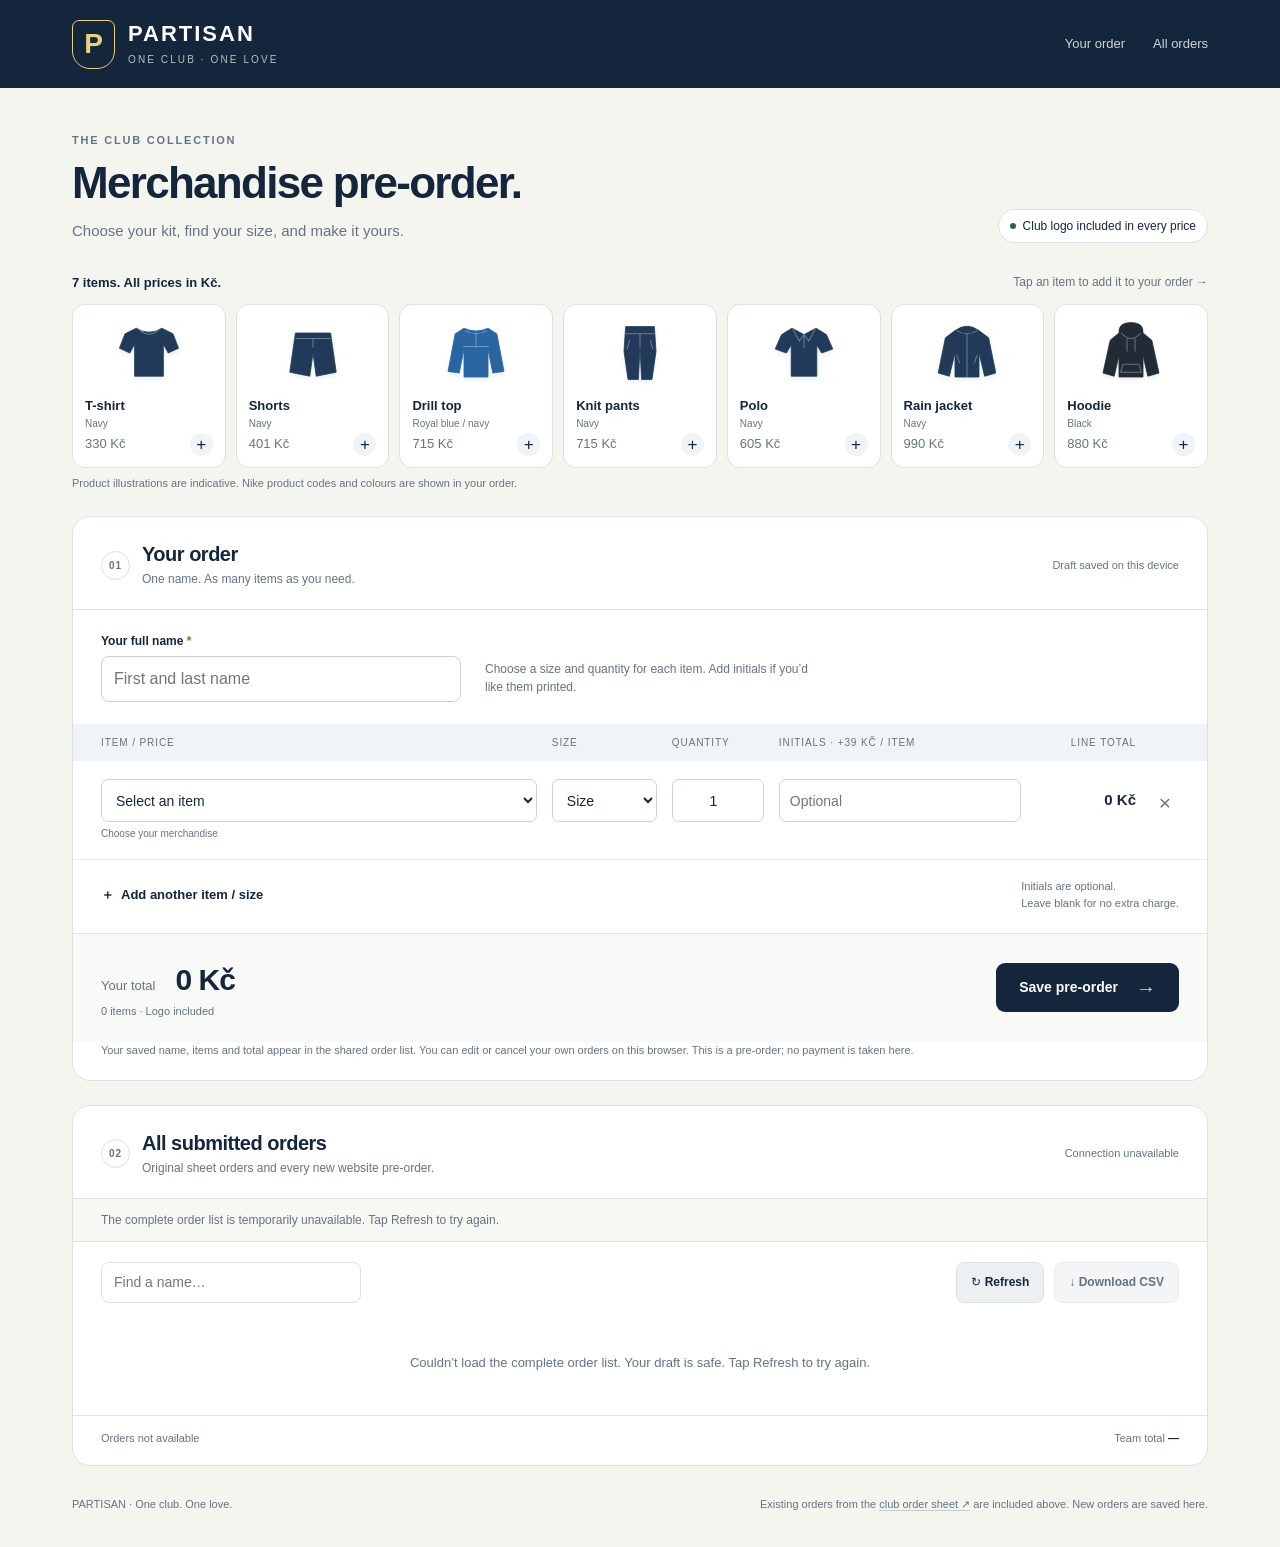
==== commit d920b332: "Show all merchandise orders including original sheet entries Display original sheet orders alongside" ====
--- a/partisan-merchandise/index.html
+++ b/partisan-merchandise/index.html
@@ -14,10 +14,11 @@
 @media(max-width:760px){.wrap{padding-left:18px;padding-right:18px}.topbar{height:75px;gap:12px}.brand-name{font-size:18px;letter-spacing:1.6px}.motto{font-size:8px;letter-spacing:1.5px}.monogram{width:34px;height:41px;font-size:23px}nav{gap:17px;font-size:12px}.hero{padding-top:30px;padding-bottom:24px;display:block}.hero .pill{margin-top:17px;font-size:11px}.hero p{font-size:14px;max-width:340px}h1{letter-spacing:-1px}.catalog{display:flex;overflow-x:auto;scroll-snap-type:x proximity;gap:9px;padding-bottom:14px;margin-right:-18px;scrollbar-width:thin}.product{min-width:126px;max-width:126px;scroll-snap-align:start;padding:10px 12px}.product-art{height:57px;margin-bottom:8px}.product-art svg{height:56px}.product-name{font-size:12px}.product-colour{font-size:9px}.catalog-head{font-size:10px}.catalog-head strong{font-size:12px}.art-note{margin-top:-5px;margin-bottom:20px;font-size:10px}.panel{border-radius:14px;margin-bottom:20px}.section-top{padding:19px 17px}.section-title{gap:9px}h2{font-size:18px}.section-caption{font-size:11px}.section-top .quiet{max-width:85px;text-align:right;font-size:10px}.name-row{padding:18px 17px;display:block}.name-field{width:100%}.name-help{padding-top:9px;font-size:11px;max-width:none}.table-head{display:none}.item-line{grid-template-columns:1fr 1fr 1.3fr 28px;gap:12px 10px;padding:17px;background:#fff}.item-product{grid-column:1/4}.item-size{grid-column:1/2;grid-row:2}.item-qty{grid-column:2/3;grid-row:2}.item-initials{grid-column:3/5;grid-row:2}.item-line .line-label{display:block;font-size:10px;letter-spacing:.1px;font-weight:500;margin-bottom:4px;color:var(--muted)}.item-product .line-label{display:none}.item-product select{font-size:15px}.item-line select,.item-line input{font-size:16px;height:44px}.code{font-size:9px;padding-top:5px;min-height:0}.item-line .remove{grid-column:4;grid-row:1;margin-top:7px}.item-total{grid-column:1/-1;grid-row:3;display:flex;justify-content:space-between;align-items:center}.item-total .line-label{font-size:11px;margin:0}.line-price{padding:0;font-size:14px}.form-tools{padding:12px 17px 17px;align-items:flex-start;gap:10px}.form-tools .quiet{max-width:135px;text-align:right;font-size:10px;padding-top:8px}.summary{padding:18px 17px;display:block}.total-block{justify-content:space-between;gap:14px}.total-amount{font-size:28px}.total-caption{margin-top:0;font-size:10px}.summary .button-group{margin-top:14px}.summary .primary{width:100%;justify-content:space-between;padding:12px 17px}.summary .secondary{height:47px}.notice{margin:15px 17px;font-size:12px}.status-note{padding:0 17px 18px;font-size:10px}.orders-controls{padding:17px;flex-wrap:wrap}.orders-controls .button-group{gap:7px}.orders-controls .secondary{font-size:11px;padding:9px 11px}.search{max-width:none}.orders-body{padding:0 17px 6px}.orders-table th:nth-child(2){display:none}.orders-table th:first-child{width:100%}.orders-table td{padding:16px 0}.orders-table tr{position:relative}.orders-table td:first-child{max-width:170px}.orders-table td:nth-child(2){display:none}.person{font-size:13px}.mobile-detail{display:block!important;font-size:10px;color:var(--muted);margin-top:6px;max-width:220px;line-height:1.6}.mobile-detail span{display:block}.orders-table td:nth-child(3){font-size:13px;font-weight:600;padding-left:7px}.orders-table th:last-child,.orders-table td:last-child{padding-left:7px}.mini{display:block;margin-left:0;font-size:10px;padding:4px 7px}.orders-foot{padding:13px 17px 16px;font-size:10px;display:block}.orders-foot span{display:block}.orders-foot span+span{margin-top:5px}footer{font-size:10px;display:block;line-height:1.8;padding:0 0 24px}footer span{display:block}.toast{bottom:16px;font-size:11px;max-width:90%;width:max-content;padding:10px 15px}}
 @media(prefers-reduced-motion:reduce){html{scroll-behavior:auto}*{transition:none!important}}
 @media print{header,nav,.catalog,.catalog-head,.art-note,#order-panel,.orders-controls,footer,.mini,.hero .pill{display:none!important}body{background:#fff}.wrap{padding:0}.panel{border:0}.hero{padding:10px 0}.orders-table td:nth-child(2){display:table-cell}.mobile-detail{display:none!important}}
+.import-note{padding:12px 28px;background:#f7f8f3;border-bottom:1px solid var(--line);font-size:12px;color:var(--muted)}.review-tag{display:block;width:max-content;max-width:100%;font-size:10px;font-weight:500;line-height:1.5;background:#fff1d2;color:#805b14;border-radius:5px;padding:2px 6px;margin-top:5px}.line-amount{white-space:nowrap;color:var(--ink)}@media(max-width:760px){.import-note{padding:12px 17px;font-size:11px}.review-tag{font-size:9px}}
 </style>
 </head>
 <body>
-<header><div class="wrap topbar"><a class="brand" href="#" aria-label="Partisan merchandise home"><span class="monogram" aria-hidden="true">P</span><span><span class="brand-name">PARTISAN</span><span class="motto" style="display:block">ONE CLUB · ONE LOVE</span></span></a><nav aria-label="Page navigation"><a href="#order-panel">Your order</a><a href="#team-orders">Team orders</a></nav></div></header>
+<header><div class="wrap topbar"><a class="brand" href="#" aria-label="Partisan merchandise home"><span class="monogram" aria-hidden="true">P</span><span><span class="brand-name">PARTISAN</span><span class="motto" style="display:block">ONE CLUB · ONE LOVE</span></span></a><nav aria-label="Page navigation"><a href="#order-panel">Your order</a><a href="#team-orders">All orders</a></nav></div></header>
 <main class="wrap">
 <div class="hero"><div><div class="eyebrow">The club collection</div><h1>Merchandise pre-order.</h1><p>Choose your kit, find your size, and make it yours.</p></div><span class="pill">Club logo included in every price</span></div>
 <div class="catalog-head"><strong>7 items. All prices in Kč.</strong><span>Tap an item to add it to your order →</span></div>
@@ -37,12 +38,13 @@
 </form>
 </section>
 <section class="panel" id="team-orders" aria-labelledby="team-heading">
-<div class="section-top"><div class="section-title"><span class="step">02</span><div><h2 id="team-heading">Team pre-orders</h2><p class="section-caption">Orders saved through this page.</p></div></div><span class="quiet" id="connection-status"><span class="live-dot"></span>Connecting…</span></div>
+<div class="section-top"><div class="section-title"><span class="step">02</span><div><h2 id="team-heading">All submitted orders</h2><p class="section-caption">Original sheet orders and every new website pre-order.</p></div></div><span class="quiet" id="connection-status"><span class="live-dot"></span>Connecting…</span></div>
+<p class="import-note" id="import-note">Loading the complete order list…</p>
 <div class="orders-controls"><input type="search" class="search" id="search-orders" placeholder="Find a name…" aria-label="Find an order by name"><div class="button-group"><button class="secondary" type="button" id="refresh-orders">↻ Refresh</button><button class="secondary" type="button" id="export-orders">↓ Download CSV</button></div></div>
-<div class="orders-body"><div class="empty" id="orders-empty" role="status">Loading pre-orders…</div><table class="orders-table hidden" id="orders-table"><thead><tr><th scope="col">Name</th><th scope="col">Items / sizes</th><th scope="col">Total</th><th scope="col"><span class="quiet">Your orders</span></th></tr></thead><tbody id="orders-body"></tbody></table></div>
+<div class="orders-body"><div class="empty" id="orders-empty" role="status">Loading pre-orders…</div><table class="orders-table hidden" id="orders-table"><thead><tr><th scope="col">Name / source</th><th scope="col">Items / sizes / quantities</th><th scope="col">Order total</th><th scope="col"><span class="quiet">Manage</span></th></tr></thead><tbody id="orders-body"></tbody></table></div>
 <div class="orders-foot"><span id="team-count">No orders loaded yet.</span><span id="team-value">Team total <strong>—</strong></span></div>
 </section>
-<footer><span>PARTISAN · One club. One love.</span><span>Prices and sizes from the <a href="https://docs.google.com/spreadsheets/d/1CmiU9mRYf5xG8JTq_obtpZp8wBPNuK-5cMMiTcGgyvM/edit?gid=629814951#gid=629814951" target="_blank" rel="noopener noreferrer">club order sheet ↗</a>. Website orders are collected separately.</span></footer>
+<footer><span>PARTISAN · One club. One love.</span><span>Existing orders from the <a href="https://docs.google.com/spreadsheets/d/1CmiU9mRYf5xG8JTq_obtpZp8wBPNuK-5cMMiTcGgyvM/edit?gid=629814951#gid=629814951" target="_blank" rel="noopener noreferrer">club order sheet ↗</a> are included above. New orders are saved here.</span></footer>
 </main>
 <dialog id="confirm-dialog"><h3 id="confirm-title">Cancel your pre-order?</h3><p id="confirm-description">Your order will be removed from the active team list. You can place a new order later.</p><div class="button-group"><button class="secondary" id="confirm-no" type="button">Keep order</button><button class="primary" id="confirm-yes" type="button">Cancel pre-order</button></div></dialog>
 <div id="toast" class="toast hidden" role="status"></div>
@@ -62,7 +64,7 @@
 function writeStorage(key,value){try{localStorage.setItem(key,JSON.stringify(value));return true}catch{storageAvailable=false;$('draft-status').textContent='Device storage unavailable';return false}}
 let mine = readStorage(KEYS.mine,{});
 if(!mine || typeof mine !== 'object' || Array.isArray(mine)) mine={};
-let lines = [], orders = [], editing = null, pendingKey = null, busy = false, haveOrders = false, cancelAction = null;
+let lines = [], orders = [], editing = null, pendingKey = null, busy = false, haveOrders = false, cancelAction = null, ordersLoading = false, orderRevision = 0;
 function blankLine(){return {key:crypto.randomUUID(),productId:'',size:'',quantity:1,initials:''}}
 function product(id){return CATALOG.find(p=>p.id===id)}
 function lineTotal(line){const p=product(line.productId);return p ? (p.price+(line.initials.trim()?39:0))*(Number.isInteger(line.quantity)&&line.quantity>0?line.quantity:0):0}
@@ -113,25 +115,31 @@
  if(!response.ok)throw new Error(data.error||'Could not save this order. Please try again.');return data;
 }
 function ownOrder(id){return Object.hasOwn(mine,id)}
-function detailMarkup(order){return order.items.map(line=>'<span>'+line.quantity+' × '+escapeHtml(line.name)+' · '+escapeHtml(line.size)+(line.initials?' · <span class="initial" style="display:inline">'+escapeHtml(line.initials)+'</span>':'')+'</span>').join('')}
+function detailMarkup(order){return order.items.map(line=>'<span>'+line.quantity+' × '+escapeHtml(line.name)+' · '+escapeHtml(line.size)+(line.initials?' · <span class="initial" style="display:inline">'+escapeHtml(line.initials)+'</span>':'')+' · <span class="line-amount" style="display:inline">'+money(line.total)+'</span></span>').join('')}
 function renderOrders(){
  const term=$('search-orders').value.trim().toLocaleLowerCase();
  const matching=orders.filter(order=>order.name.toLocaleLowerCase().includes(term));
  const table=$('orders-table'),empty=$('orders-empty');
  table.classList.toggle('hidden',matching.length===0);empty.classList.toggle('hidden',matching.length>0);
  if(!matching.length)empty.textContent=term?'No orders match this name.':(haveOrders?'No pre-orders yet. Save yours to get the team started.':'Orders haven’t loaded. Tap Refresh to try again.');
- $('orders-body').innerHTML=matching.map(order=>'<tr><td><div class="person">'+escapeHtml(order.name)+(ownOrder(order.id)?'<span class="mytag">YOURS</span>':'')+'</div><div class="order-date">'+escapeHtml(new Date(order.createdAt).toLocaleDateString('en-GB',{day:'numeric',month:'short'}))+' · '+order.id.slice(0,8)+'</div><div class="mobile-detail" style="display:none">'+detailMarkup(order)+'</div></td><td class="order-detail">'+detailMarkup(order)+'</td><td>'+money(order.total)+'</td><td>'+(ownOrder(order.id)?'<button class="mini" data-edit="'+order.id+'" type="button" aria-label="Edit order for '+escapeHtml(order.name)+'">Edit</button><button class="mini cancel" data-cancel="'+order.id+'" type="button" aria-label="Cancel order for '+escapeHtml(order.name)+'">Cancel</button>':'')+'</td></tr>').join('');
- const unique=new Set(orders.map(o=>o.name.trim().toLocaleLowerCase())).size;
+ $('orders-body').innerHTML=matching.map(order=>'<tr data-order-id="'+escapeHtml(order.id)+'"><td><div class="person">'+escapeHtml(order.name)+(ownOrder(order.id)?'<span class="mytag">YOURS</span>':'')+'</div><div class="order-date">'+(order.source==='sheet'?'Original sheet · row '+order.sourceRow:'Website · '+escapeHtml(new Date(order.createdAt).toLocaleDateString('en-GB',{day:'numeric',month:'short'}))+' · '+escapeHtml(order.id.slice(0,8)))+'</div>'+(order.needsName?'<span class="review-tag">Player name missing in original sheet</span>':'')+'<div class="mobile-detail" style="display:none">'+detailMarkup(order)+'</div></td><td class="order-detail">'+detailMarkup(order)+'</td><td>'+money(order.total)+'</td><td>'+(ownOrder(order.id)?'<button class="mini" data-edit="'+escapeHtml(order.id)+'" type="button" aria-label="Edit order for '+escapeHtml(order.name)+'">Edit</button><button class="mini cancel" data-cancel="'+escapeHtml(order.id)+'" type="button" aria-label="Cancel order for '+escapeHtml(order.name)+'">Cancel</button>':'')+'</td></tr>').join('');
+ const unique=new Set(orders.filter(o=>!o.needsName).map(o=>o.name.trim().toLocaleLowerCase())).size;
+ const sheetOrders=orders.filter(o=>o.source==='sheet').length;
+ const missingNames=orders.filter(o=>o.needsName).length;
+ $('import-note').textContent=haveOrders?sheetOrders+' original sheet orders · '+(orders.length-sheetOrders)+' website order'+(orders.length-sheetOrders===1?'':'s')+(missingNames?' · '+missingNames+' player name missing in the original sheet':'')+'. Updates automatically every 30 seconds.':'The complete order list is temporarily unavailable. Tap Refresh to try again.';
  const units=orders.reduce((sum,o)=>sum+o.items.reduce((n,l)=>n+l.quantity,0),0);
  $('team-count').textContent=haveOrders?orders.length+' '+(orders.length===1?'order':'orders')+' · '+unique+' '+(unique===1?'name':'names')+' · '+units+' items'+(term?' · Showing '+matching.length:''):'Orders not available';
  $('team-value').innerHTML='Team total <strong>'+(haveOrders?money(orders.reduce((sum,o)=>sum+o.total,0)):'—')+'</strong>';
  $('export-orders').disabled=!haveOrders || orders.length===0;
 }
 async function loadOrders(silent=false){
+ if(ordersLoading||busy)return;
+ ordersLoading=true;
+ const revision=orderRevision;
  $('refresh-orders').disabled=true;
- try{const data=await fetchJson();orders=data.orders;haveOrders=true;renderOrders();$('connection-status').innerHTML='<span class="live-dot"></span>Up to date';if(!silent)toast('Team orders updated')}
- catch(error){$('connection-status').textContent=haveOrders?'Refresh failed':'Connection unavailable';if(!haveOrders){renderOrders();$('orders-empty').textContent='Couldn’t load the team list. Your draft is safe. Tap Refresh to try again.'}if(!silent)toast(error.message)}
- finally{$('refresh-orders').disabled=false}
+ try{const data=await fetchJson();if(revision!==orderRevision)return;orders=data.orders;haveOrders=true;renderOrders();$('connection-status').innerHTML='<span class="live-dot"></span>Up to date';if(!silent)toast('All orders updated')}
+ catch(error){if(revision!==orderRevision)return;$('connection-status').textContent=haveOrders?'Refresh failed':'Connection unavailable';if(!haveOrders){renderOrders();$('orders-empty').textContent='Couldn’t load the complete order list. Your draft is safe. Tap Refresh to try again.'}if(!silent)toast(error.message)}
+ finally{ordersLoading=false;$('refresh-orders').disabled=false}
 }
 function setBusy(value){busy=value;Array.from($('order-form').elements).forEach(el=>el.disabled=value);$('submit-label').textContent=value?'Saving…':(editing?'Update pre-order':'Save pre-order')}
 async function submitOrder(event){
@@ -147,9 +155,9 @@
  try{
   const data=await fetchJson({method:editing?'PUT':'POST',headers:{'Content-Type':'application/json'},body:JSON.stringify(payload)});
   const wasEditing=Boolean(editing);
-  orders=[data.order,...orders.filter(o=>o.id!==data.order.id)];haveOrders=true;
+  orderRevision++;orders=[data.order,...orders.filter(o=>o.id!==data.order.id)];haveOrders=true;$('search-orders').value='';
   resetForm();renderOrders();$('connection-status').innerHTML='<span class="live-dot"></span>Saved';
-  message((wasEditing?'Pre-order updated':'Pre-order saved')+' for '+data.order.name+' · '+money(data.order.total)+'. You can find and edit it in Team pre-orders below.'+(storageAvailable?'':' Keep this page open to retain editing access.'));
+  message((wasEditing?'Pre-order updated':'Pre-order saved')+' for '+data.order.name+' · '+money(data.order.total)+'. It is now visible in All submitted orders below.'+(storageAvailable?'':' Keep this page open to retain editing access.'));
   $('form-message').focus();
  }catch(error){message(error.name==='TimeoutError'?'The save timed out. Your draft is kept. Tap Save again; it will not create a duplicate.':error.message,true)}
  finally{setBusy(false)}
@@ -159,15 +167,15 @@
 async function cancelOrder(){
  const id=cancelAction;if(!id||!mine[id])return;
  $('confirm-yes').disabled=true;
- try{await fetchJson({method:'DELETE',headers:{'Content-Type':'application/json'},body:JSON.stringify(mine[id])});orders=orders.filter(o=>o.id!==id);if(editing===id)resetForm();renderOrders();$('confirm-dialog').close();toast('Pre-order cancelled')}
+ try{await fetchJson({method:'DELETE',headers:{'Content-Type':'application/json'},body:JSON.stringify(mine[id])});orderRevision++;orders=orders.filter(o=>o.id!==id);if(editing===id)resetForm();renderOrders();$('confirm-dialog').close();toast('Pre-order cancelled')}
  catch(error){$('confirm-description').textContent=error.message}
  finally{$('confirm-yes').disabled=false;cancelAction=null}
 }
 function csvCell(value){let s=String(value??'');if(/^[\s\u0000-\u001f]*[=+\-@]/.test(s))s="'"+s;return '"'+s.replaceAll('"','""')+'"'}
 function exportCsv(){
- const rows=[['Order reference','Name','Item','Nike code','Size','Quantity','Initials','Unit price CZK','Initials per item CZK','Line total CZK','Order total CZK','Saved at']];
- [...orders].reverse().forEach(o=>o.items.forEach((l,i)=>rows.push([o.id,o.name,l.name,l.code,l.size,l.quantity,l.initials,l.unitPrice,l.initialsFee,l.total,i===0?o.total:'',o.createdAt])));
- const blob=new Blob(['\ufeff'+rows.map(r=>r.map(csvCell).join(',')).join('\r\n')],{type:'text/csv;charset=utf-8;'});const url=URL.createObjectURL(blob),a=document.createElement('a');a.href=url;a.download='partisan-pre-orders-'+new Date().toISOString().slice(0,10)+'.csv';a.click();setTimeout(()=>URL.revokeObjectURL(url),1000);toast('All website pre-orders exported');
+ const rows=[['Order reference','Name','Item','Nike code','Size','Quantity','Initials','Unit price CZK','Initials per item CZK','Line total CZK','Order total CZK','Saved / imported at','Source','Original sheet row','Name missing']];
+ orders.forEach(o=>o.items.forEach((l,i)=>rows.push([o.id,o.name,l.name,l.code,l.size,l.quantity,l.initials,l.unitPrice,l.initialsFee,l.total,i===0?o.total:'',o.createdAt,o.source==='sheet'?'Original sheet':'Website',o.sourceRow??'',o.needsName?'Yes':'No'])));
+ const blob=new Blob(['\ufeff'+rows.map(r=>r.map(csvCell).join(',')).join('\r\n')],{type:'text/csv;charset=utf-8;'});const url=URL.createObjectURL(blob),a=document.createElement('a');a.href=url;a.download='partisan-all-orders-'+new Date().toISOString().slice(0,10)+'.csv';a.click();setTimeout(()=>URL.revokeObjectURL(url),1000);toast('All orders exported, including original sheet orders');
 }
 $('catalog').addEventListener('click',event=>{const button=event.target.closest('[data-product]');if(button)addProduct(button.dataset.product)});
 $('order-lines').addEventListener('input',event=>{
@@ -188,6 +196,7 @@
 $('confirm-no').addEventListener('click',()=>{$('confirm-dialog').close();cancelAction=null});
 $('confirm-yes').addEventListener('click',cancelOrder);
 document.addEventListener('visibilitychange',()=>{if(document.visibilityState==='visible'&&!busy)loadOrders(true)});
+setInterval(()=>{if(document.visibilityState==='visible'&&!busy)loadOrders(true)},30000);
 function init(){
  const draft=readStorage(KEYS.draft,null);
  if(draft&&Array.isArray(draft.lines)&&draft.lines.length&&draft.lines.length<=25){
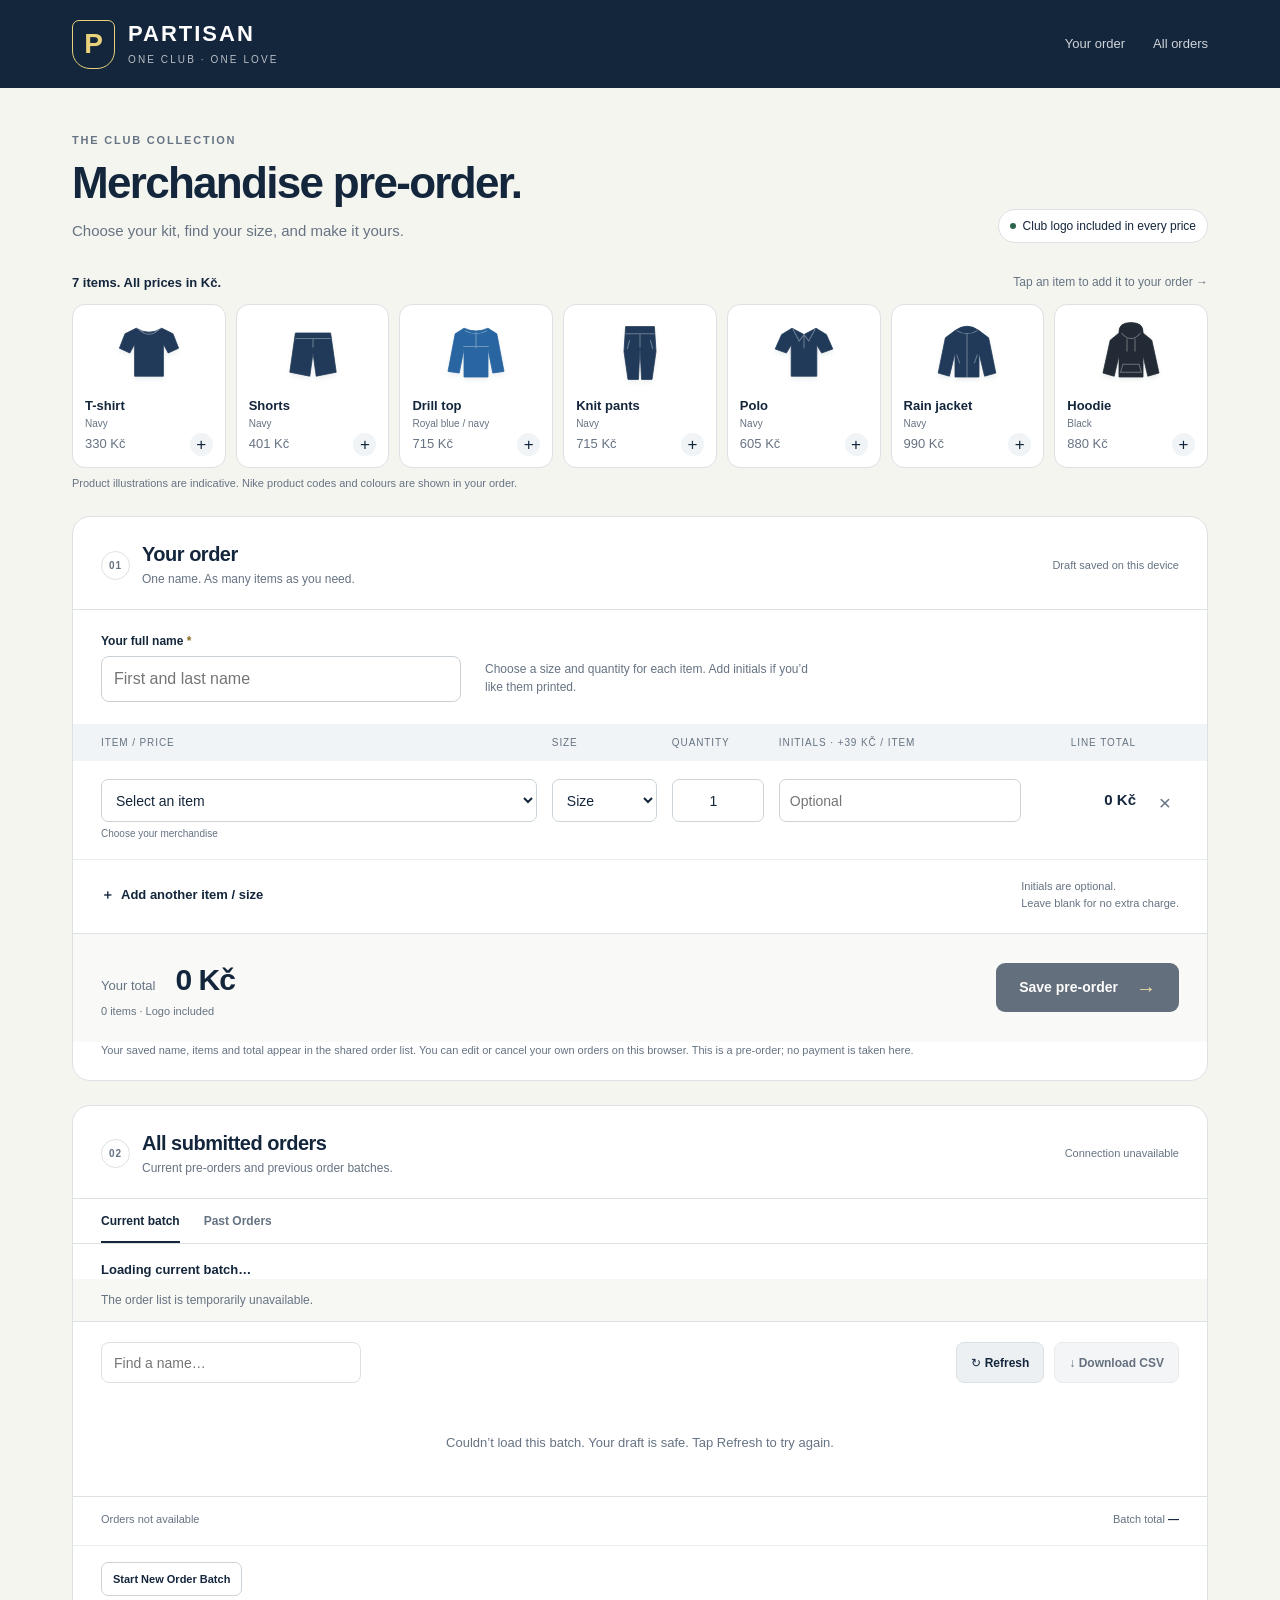
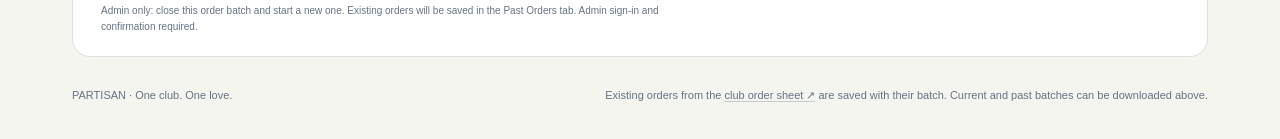
==== commit 6fa2a4a7: "Add current and past merchandise order batches Add Past Orders with per-batch CSV downloads and a sm" ====
--- a/partisan-merchandise/index.html
+++ b/partisan-merchandise/index.html
@@ -15,6 +15,8 @@
 @media(prefers-reduced-motion:reduce){html{scroll-behavior:auto}*{transition:none!important}}
 @media print{header,nav,.catalog,.catalog-head,.art-note,#order-panel,.orders-controls,footer,.mini,.hero .pill{display:none!important}body{background:#fff}.wrap{padding:0}.panel{border:0}.hero{padding:10px 0}.orders-table td:nth-child(2){display:table-cell}.mobile-detail{display:none!important}}
 .import-note{padding:12px 28px;background:#f7f8f3;border-bottom:1px solid var(--line);font-size:12px;color:var(--muted)}.review-tag{display:block;width:max-content;max-width:100%;font-size:10px;font-weight:500;line-height:1.5;background:#fff1d2;color:#805b14;border-radius:5px;padding:2px 6px;margin-top:5px}.line-amount{white-space:nowrap;color:var(--ink)}@media(max-width:760px){.import-note{padding:12px 17px;font-size:11px}.review-tag{font-size:9px}}
+
+.batch-tabs{display:flex;gap:24px;padding:0 28px;border-bottom:1px solid var(--line)}.batch-tab{padding:13px 0 11px;background:transparent;border-bottom:2px solid transparent;color:var(--muted);font-size:12px;font-weight:600;min-height:44px}.batch-tab[aria-selected="true"]{border-color:var(--ink);color:var(--ink)}.batch-caption{padding:16px 28px 0;font-size:13px;font-weight:600}.past-picker{padding:17px 28px 0}.past-picker select{width:100%;max-width:480px;height:44px;border:1px solid var(--line);border-radius:8px;background:white;color:var(--ink);padding:8px 10px;font:inherit;font-size:14px}.admin-tools{padding:16px 28px 21px;border-top:1px solid #e9edef}.admin-tools a{display:inline-flex;align-items:center;border:1px solid #ccd4d9;border-radius:7px;background:#fff;padding:7px 11px;font-size:11px;font-weight:550;text-decoration:none;min-height:34px}.admin-tools a:hover{background:var(--light)}.admin-tools p{margin-top:7px;font-size:10px;color:var(--muted);max-width:610px;line-height:1.6}.batch-caption+.import-note{padding-top:8px;background:white;border-bottom:0}@media(max-width:760px){.batch-tabs{padding:0 17px;gap:25px}.batch-caption,.past-picker{padding-left:17px;padding-right:17px}.admin-tools{padding:15px 17px 18px}.admin-tools a{min-height:44px}.past-picker select{font-size:16px}}@media print{.batch-tabs,.past-picker,.admin-tools{display:none!important}}
 </style>
 </head>
 <body>
@@ -38,13 +40,17 @@
 </form>
 </section>
 <section class="panel" id="team-orders" aria-labelledby="team-heading">
-<div class="section-top"><div class="section-title"><span class="step">02</span><div><h2 id="team-heading">All submitted orders</h2><p class="section-caption">Original sheet orders and every new website pre-order.</p></div></div><span class="quiet" id="connection-status"><span class="live-dot"></span>Connecting…</span></div>
+<div class="section-top"><div class="section-title"><span class="step">02</span><div><h2 id="team-heading">All submitted orders</h2><p class="section-caption">Current pre-orders and previous order batches.</p></div></div><span class="quiet" id="connection-status"><span class="live-dot"></span>Connecting…</span></div>
+<div class="batch-tabs" role="tablist" aria-label="Order batches"><button class="batch-tab" id="current-batch-tab" role="tab" aria-selected="true" aria-controls="batch-panel" type="button">Current batch</button><button class="batch-tab" id="past-batches-tab" role="tab" aria-selected="false" aria-controls="batch-panel" type="button">Past Orders</button></div>
+<div id="batch-panel" role="tabpanel" aria-labelledby="current-batch-tab"><div class="batch-caption" id="batch-view-caption">Loading current batch…</div>
+<div class="past-picker" id="past-picker" hidden><label for="past-batch-select">Past order batch</label><select id="past-batch-select"></select></div>
 <p class="import-note" id="import-note">Loading the complete order list…</p>
-<div class="orders-controls"><input type="search" class="search" id="search-orders" placeholder="Find a name…" aria-label="Find an order by name"><div class="button-group"><button class="secondary" type="button" id="refresh-orders">↻ Refresh</button><button class="secondary" type="button" id="export-orders">↓ Download CSV</button></div></div>
+<div class="orders-controls" id="orders-controls"><input type="search" class="search" id="search-orders" placeholder="Find a name…" aria-label="Find an order by name"><div class="button-group"><button class="secondary" type="button" id="refresh-orders">↻ Refresh</button><button class="secondary" type="button" id="export-orders">↓ Download CSV</button></div></div>
 <div class="orders-body"><div class="empty" id="orders-empty" role="status">Loading pre-orders…</div><table class="orders-table hidden" id="orders-table"><thead><tr><th scope="col">Name / source</th><th scope="col">Items / sizes / quantities</th><th scope="col">Order total</th><th scope="col"><span class="quiet">Manage</span></th></tr></thead><tbody id="orders-body"></tbody></table></div>
-<div class="orders-foot"><span id="team-count">No orders loaded yet.</span><span id="team-value">Team total <strong>—</strong></span></div>
+<div class="orders-foot" id="orders-summary"><span id="team-count">No orders loaded yet.</span><span id="team-value">Batch total <strong>—</strong></span></div>
+<div class="admin-tools" id="admin-tools"><a id="admin-batch-link" href="https://partisan-merchandise.funnyether4.chatgpt.site/admin/batches" target="_blank" rel="noopener noreferrer">Start New Order Batch</a><p>Admin only: close this order batch and start a new one. Existing orders will be saved in the Past Orders tab. Admin sign-in and confirmation required.</p></div></div>
 </section>
-<footer><span>PARTISAN · One club. One love.</span><span>Existing orders from the <a href="https://docs.google.com/spreadsheets/d/1CmiU9mRYf5xG8JTq_obtpZp8wBPNuK-5cMMiTcGgyvM/edit?gid=629814951#gid=629814951" target="_blank" rel="noopener noreferrer">club order sheet ↗</a> are included above. New orders are saved here.</span></footer>
+<footer><span>PARTISAN · One club. One love.</span><span>Existing orders from the <a href="https://docs.google.com/spreadsheets/d/1CmiU9mRYf5xG8JTq_obtpZp8wBPNuK-5cMMiTcGgyvM/edit?gid=629814951#gid=629814951" target="_blank" rel="noopener noreferrer">club order sheet ↗</a> are saved with their batch. Current and past batches can be downloaded above.</span></footer>
 </main>
 <dialog id="confirm-dialog"><h3 id="confirm-title">Cancel your pre-order?</h3><p id="confirm-description">Your order will be removed from the active team list. You can place a new order later.</p><div class="button-group"><button class="secondary" id="confirm-no" type="button">Keep order</button><button class="primary" id="confirm-yes" type="button">Cancel pre-order</button></div></dialog>
 <div id="toast" class="toast hidden" role="status"></div>
@@ -54,7 +60,8 @@
 const CATALOG = [{"id":"tshirt","name":"T-shirt","code":"HM7127-410","price":330,"colour":"Navy"},{"id":"shorts","name":"Shorts","code":"FZ9776-410","price":401,"colour":"Navy"},{"id":"drill","name":"Drill top","code":"FZ9767-463","price":715,"colour":"Royal blue / navy"},{"id":"pants","name":"Knit pants","code":"FZ9805-410","price":715,"colour":"Navy"},{"id":"polo","name":"Polo","code":"FZ9759-410","price":605,"colour":"Navy"},{"id":"jacket","name":"Rain jacket","code":"FZ9858-410","price":990,"colour":"Navy"},{"id":"hoodie","name":"Hoodie","code":"IO9035-010","price":880,"colour":"Black"}];
 const SIZES = ['XS','S','M','L','XL','2XL','3XL'];
 const API_ORIGIN = 'https://partisan-merchandise.funnyether4.chatgpt.site';
-const API = (location.hostname === 'hugo-crispim.github.io' ? API_ORIGIN : location.origin) + '/api/orders';
+const SERVICE_ORIGIN = location.hostname === 'hugo-crispim.github.io' ? API_ORIGIN : location.origin;
+const API = SERVICE_ORIGIN + '/api/orders';
 const $ = id => document.getElementById(id);
 const money = value => new Intl.NumberFormat('cs-CZ',{maximumFractionDigits:0}).format(value) + ' Kč';
 const escapeHtml = value => String(value).replace(/[&<>"']/g,c=>({'&':'&amp;','<':'&lt;','>':'&gt;','"':'&quot;',"'":'&#39;'}[c]));
@@ -64,7 +71,8 @@
 function writeStorage(key,value){try{localStorage.setItem(key,JSON.stringify(value));return true}catch{storageAvailable=false;$('draft-status').textContent='Device storage unavailable';return false}}
 let mine = readStorage(KEYS.mine,{});
 if(!mine || typeof mine !== 'object' || Array.isArray(mine)) mine={};
-let lines = [], orders = [], editing = null, pendingKey = null, busy = false, haveOrders = false, cancelAction = null, ordersLoading = false, orderRevision = 0;
+let lines = [], orders = [], editing = null, pendingKey = null, busy = false, haveOrders = false, cancelAction = null, ordersLoading = false, orderRevision = 0, reloadRequested = false;
+let activeBatch = null, selectedBatch = null, pastBatches = [], viewMode = 'current', viewBatchId = null, formBatchId = null, currentOrdersCache = [];
 function blankLine(){return {key:crypto.randomUUID(),productId:'',size:'',quantity:1,initials:''}}
 function product(id){return CATALOG.find(p=>p.id===id)}
 function lineTotal(line){const p=product(line.productId);return p ? (p.price+(line.initials.trim()?39:0))*(Number.isInteger(line.quantity)&&line.quantity>0?line.quantity:0):0}
@@ -103,79 +111,105 @@
  $('order-total').textContent=money(total);
  $('total-caption').textContent=count+' '+(count===1?'item':'items')+' · Logo included'+(initialCount?' · Initials '+money(initialCount*39):'');
 }
-function saveDraft(){writeStorage(KEYS.draft,{name:$('player-name').value,lines,editing,pendingKey});if(storageAvailable)$('draft-status').textContent='Draft saved on this device'}
-function newKey(){return {id:crypto.randomUUID(),editToken:Array.from(crypto.getRandomValues(new Uint8Array(32)),b=>b.toString(16).padStart(2,'0')).join('')}}
+function saveDraft(){writeStorage(KEYS.draft,{name:$('player-name').value,lines,editing,pendingKey,batchId:formBatchId});if(storageAvailable)$('draft-status').textContent='Draft saved on this device'}
+function newKey(){return {id:crypto.randomUUID(),batchId:formBatchId,editToken:Array.from(crypto.getRandomValues(new Uint8Array(32)),b=>b.toString(16).padStart(2,'0')).join('')}}
 function message(text,error=false){$('form-message').textContent=text;$('form-message').classList.toggle('error',error);$('form-message').classList.remove('hidden')}
 function clearMessage(){$('form-message').classList.add('hidden')}
 function resetForm(keepName=true){let name=keepName?$('player-name').value:'';lines=[blankLine()];editing=null;pendingKey=null;$('player-name').value=name;$('submit-label').textContent='Save pre-order';$('stop-edit').classList.add('hidden');$('form-caption').textContent='One name. As many items as you need.';renderLines();saveDraft()}
 function addProduct(id){if(busy)return;const p=product(id);if(!p)return;if(lines.length>=25){toast('Maximum 25 item lines per order.');return}let line=lines.find(l=>!l.productId);if(!line){line=blankLine();lines.push(line)}line.productId=id;renderLines();saveDraft();clearMessage();toast(p.name+' added · choose your size')}
-async function fetchJson(options={}){
- const response=await fetch(API,{...options,signal:AbortSignal.timeout(15000)});
+async function fetchJson(options={},url=API){
+ const response=await fetch(url,{...options,signal:AbortSignal.timeout(15000)});
  let data;try{data=await response.json()}catch{throw new Error('Order storage is unavailable. Your draft is kept. Please try again.')}
- if(!response.ok)throw new Error(data.error||'Could not save this order. Please try again.');return data;
-}
-function ownOrder(id){return Object.hasOwn(mine,id)}
+ if(!response.ok){const error=new Error(data.error||'Could not save this order. Please try again.');error.code=data.code;throw error}return data;
+}
+function ownOrder(id){return viewMode==='current'&&!selectedBatch?.closedAt&&Object.hasOwn(mine,id)}
+const batchDate=value=>new Intl.DateTimeFormat('en-GB',{day:'numeric',month:'short',year:'numeric',timeZone:'Europe/Prague'}).format(new Date(value));
+function applyBatchMetadata(data){
+ const oldFormBatch=formBatchId;
+ if(activeBatch&&activeBatch.id!==data.activeBatch.id)currentOrdersCache=[];
+ activeBatch=data.activeBatch;selectedBatch=data.batch;pastBatches=data.pastBatches;
+ if(viewMode==='past')viewBatchId=selectedBatch?.id||null;
+ if(oldFormBatch&&oldFormBatch!==activeBatch.id){editing=null;pendingKey=null;$('submit-label').textContent='Save pre-order';$('stop-edit').classList.add('hidden');message('The previous batch has closed. Your draft is kept. Review your items before saving them to '+activeBatch.title+'.')}
+ formBatchId=activeBatch.id;
+ if(!editing)$('form-caption').textContent=activeBatch.title+' · One name. As many items as you need.';
+ saveDraft();setBusy(false);
+}
+function renderBatchUI(){
+ $('current-batch-tab').setAttribute('aria-selected',String(viewMode==='current'));
+ $('past-batches-tab').setAttribute('aria-selected',String(viewMode==='past'));
+ $('batch-panel').setAttribute('aria-labelledby',viewMode==='current'?'current-batch-tab':'past-batches-tab');
+ $('batch-view-caption').textContent=selectedBatch?selectedBatch.title+' · '+(selectedBatch.closedAt?'Closed '+batchDate(selectedBatch.closedAt)+' · Read only':'Open for pre-orders'):(viewMode==='past'?'Past Orders':'Loading current batch…');
+ $('past-picker').hidden=viewMode!=='past'||pastBatches.length===0;
+ $('past-batch-select').innerHTML=pastBatches.map(b=>'<option value="'+escapeHtml(b.id)+'"'+(b.id===selectedBatch?.id?' selected':'')+'>'+escapeHtml(b.title)+' · '+batchDate(b.closedAt)+' · '+b.orderCount+' orders · '+money(b.total)+'</option>').join('');
+ $('admin-tools').hidden=viewMode!=='current';
+ $('orders-controls').hidden=viewMode==='past'&&haveOrders&&!selectedBatch;
+ $('orders-summary').hidden=viewMode==='past'&&haveOrders&&!selectedBatch;
+}
+function switchBatchView(mode,id=null){
+ if(busy)return;
+ viewMode=mode;viewBatchId=mode==='past'?id:null;selectedBatch=null;orders=[];haveOrders=false;orderRevision++;$('search-orders').value='';renderOrders();loadOrders(true);
+}
 function detailMarkup(order){return order.items.map(line=>'<span>'+line.quantity+' × '+escapeHtml(line.name)+' · '+escapeHtml(line.size)+(line.initials?' · <span class="initial" style="display:inline">'+escapeHtml(line.initials)+'</span>':'')+' · <span class="line-amount" style="display:inline">'+money(line.total)+'</span></span>').join('')}
 function renderOrders(){
  const term=$('search-orders').value.trim().toLocaleLowerCase();
  const matching=orders.filter(order=>order.name.toLocaleLowerCase().includes(term));
  const table=$('orders-table'),empty=$('orders-empty');
  table.classList.toggle('hidden',matching.length===0);empty.classList.toggle('hidden',matching.length>0);
- if(!matching.length)empty.textContent=term?'No orders match this name.':(haveOrders?'No pre-orders yet. Save yours to get the team started.':'Orders haven’t loaded. Tap Refresh to try again.');
+ if(!matching.length)empty.textContent=!haveOrders?'Loading orders…':viewMode==='past'&&!selectedBatch?'No past order batches yet. Closed batches will be saved here.':term?'No orders match this name.':viewMode==='past'?'No active orders were saved in this batch.':'No pre-orders in '+(selectedBatch?.title||'this batch')+' yet. Save yours to get the team started.';
  $('orders-body').innerHTML=matching.map(order=>'<tr data-order-id="'+escapeHtml(order.id)+'"><td><div class="person">'+escapeHtml(order.name)+(ownOrder(order.id)?'<span class="mytag">YOURS</span>':'')+'</div><div class="order-date">'+(order.source==='sheet'?'Original sheet · row '+order.sourceRow:'Website · '+escapeHtml(new Date(order.createdAt).toLocaleDateString('en-GB',{day:'numeric',month:'short'}))+' · '+escapeHtml(order.id.slice(0,8)))+'</div>'+(order.needsName?'<span class="review-tag">Player name missing in original sheet</span>':'')+'<div class="mobile-detail" style="display:none">'+detailMarkup(order)+'</div></td><td class="order-detail">'+detailMarkup(order)+'</td><td>'+money(order.total)+'</td><td>'+(ownOrder(order.id)?'<button class="mini" data-edit="'+escapeHtml(order.id)+'" type="button" aria-label="Edit order for '+escapeHtml(order.name)+'">Edit</button><button class="mini cancel" data-cancel="'+escapeHtml(order.id)+'" type="button" aria-label="Cancel order for '+escapeHtml(order.name)+'">Cancel</button>':'')+'</td></tr>').join('');
  const unique=new Set(orders.filter(o=>!o.needsName).map(o=>o.name.trim().toLocaleLowerCase())).size;
  const sheetOrders=orders.filter(o=>o.source==='sheet').length;
  const missingNames=orders.filter(o=>o.needsName).length;
- $('import-note').textContent=haveOrders?sheetOrders+' original sheet orders · '+(orders.length-sheetOrders)+' website order'+(orders.length-sheetOrders===1?'':'s')+(missingNames?' · '+missingNames+' player name missing in the original sheet':'')+'. Updates automatically every 30 seconds.':'The complete order list is temporarily unavailable. Tap Refresh to try again.';
+ $('import-note').textContent=!haveOrders?'Loading the order list…':viewMode==='past'&&!selectedBatch?'Each closed batch stays available with its own CSV download.':(sheetOrders?sheetOrders+' original sheet orders · ':'')+(orders.length-sheetOrders)+' website order'+(orders.length-sheetOrders===1?'':'s')+(missingNames?' · '+missingNames+' player name missing':'')+(selectedBatch?.closedAt?'. This batch is archived.':'. Updates automatically every 30 seconds.');
  const units=orders.reduce((sum,o)=>sum+o.items.reduce((n,l)=>n+l.quantity,0),0);
  $('team-count').textContent=haveOrders?orders.length+' '+(orders.length===1?'order':'orders')+' · '+unique+' '+(unique===1?'name':'names')+' · '+units+' items'+(term?' · Showing '+matching.length:''):'Orders not available';
- $('team-value').innerHTML='Team total <strong>'+(haveOrders?money(orders.reduce((sum,o)=>sum+o.total,0)):'—')+'</strong>';
- $('export-orders').disabled=!haveOrders || orders.length===0;
+ $('team-value').innerHTML='Batch total <strong>'+(haveOrders?money(orders.reduce((sum,o)=>sum+o.total,0)):'—')+'</strong>';
+ $('export-orders').disabled=!haveOrders || orders.length===0;renderBatchUI();
 }
 async function loadOrders(silent=false){
- if(ordersLoading||busy)return;
- ordersLoading=true;
- const revision=orderRevision;
+ if(ordersLoading||busy){reloadRequested=true;return}
+ ordersLoading=true;reloadRequested=false;
+ const revision=orderRevision,query=viewMode==='past'?'?batch='+encodeURIComponent(viewBatchId||'past'):'';
  $('refresh-orders').disabled=true;
- try{const data=await fetchJson();if(revision!==orderRevision)return;orders=data.orders;haveOrders=true;renderOrders();$('connection-status').innerHTML='<span class="live-dot"></span>Up to date';if(!silent)toast('All orders updated')}
- catch(error){if(revision!==orderRevision)return;$('connection-status').textContent=haveOrders?'Refresh failed':'Connection unavailable';if(!haveOrders){renderOrders();$('orders-empty').textContent='Couldn’t load the complete order list. Your draft is safe. Tap Refresh to try again.'}if(!silent)toast(error.message)}
- finally{ordersLoading=false;$('refresh-orders').disabled=false}
-}
-function setBusy(value){busy=value;Array.from($('order-form').elements).forEach(el=>el.disabled=value);$('submit-label').textContent=value?'Saving…':(editing?'Update pre-order':'Save pre-order')}
+ try{const data=await fetchJson({},API+query);if(revision!==orderRevision){reloadRequested=true;return}applyBatchMetadata(data);orders=data.orders;if(viewMode==='current')currentOrdersCache=[...orders];haveOrders=true;renderOrders();$('connection-status').innerHTML='<span class="live-dot"></span>'+(selectedBatch?.closedAt?'Archived':'Up to date');if(!silent)toast('Batch orders updated')}
+ catch(error){if(revision!==orderRevision){reloadRequested=true;return}$('connection-status').textContent=haveOrders?'Refresh failed':'Connection unavailable';if(!haveOrders){renderOrders();$('orders-empty').textContent='Couldn’t load this batch. Your draft is safe. Tap Refresh to try again.';$('import-note').textContent='The order list is temporarily unavailable.'}if(!silent)toast(error.message)}
+ finally{ordersLoading=false;$('refresh-orders').disabled=false;if(reloadRequested&&!busy)loadOrders(true)}
+}
+function setBusy(value){busy=value;Array.from($('order-form').elements).forEach(el=>el.disabled=value);$('submit-label').textContent=value?'Saving…':(editing?'Update pre-order':'Save pre-order');$('submit-order').disabled=value||!activeBatch}
 async function submitOrder(event){
- event.preventDefault();if(busy)return;if(!$('order-form').reportValidity())return;
+ event.preventDefault();if(busy)return;if(!activeBatch||!formBatchId){message('Wait for the current batch to load, then try again.',true);return}if(!$('order-form').reportValidity())return;
  const selected=lines.filter(l=>l.productId);if(!selected.length){message('Please select at least one item.',true);return}
  if(selected.some(l=>!SIZES.includes(l.size)||!Number.isInteger(l.quantity)||l.quantity<1||l.quantity>10)){message('Choose a size and quantity from 1 to 10 for each item.',true);return}
  if(selected.some(l=>l.initials.trim()&&!/^[\p{L}\p{N} .-]{1,8}$/u.test(l.initials.trim()))){message('Use up to 8 letters or numbers for initials.',true);return}
  const key=editing?mine[editing]:(pendingKey||newKey());
  if(!key){message('The edit key is missing on this browser. Refresh and try again.',true);return}
  pendingKey=key;saveDraft();mine[key.id]=key;writeStorage(KEYS.mine,mine);
- const payload={...key,name:$('player-name').value.trim(),items:selected.map(({productId,size,quantity,initials})=>({productId,size,quantity,initials:initials.trim()})),website:$('website').value};
+ const payload={...key,batchId:formBatchId,name:$('player-name').value.trim(),items:selected.map(({productId,size,quantity,initials})=>({productId,size,quantity,initials:initials.trim()})),website:$('website').value};
  clearMessage();setBusy(true);
  try{
   const data=await fetchJson({method:editing?'PUT':'POST',headers:{'Content-Type':'application/json'},body:JSON.stringify(payload)});
   const wasEditing=Boolean(editing);
-  orderRevision++;orders=[data.order,...orders.filter(o=>o.id!==data.order.id)];haveOrders=true;$('search-orders').value='';
+  orderRevision++;viewMode='current';viewBatchId=null;selectedBatch=activeBatch;orders=[data.order,...currentOrdersCache.filter(o=>o.id!==data.order.id)];currentOrdersCache=[...orders];haveOrders=true;$('search-orders').value='';reloadRequested=true;
   resetForm();renderOrders();$('connection-status').innerHTML='<span class="live-dot"></span>Saved';
   message((wasEditing?'Pre-order updated':'Pre-order saved')+' for '+data.order.name+' · '+money(data.order.total)+'. It is now visible in All submitted orders below.'+(storageAvailable?'':' Keep this page open to retain editing access.'));
   $('form-message').focus();
- }catch(error){message(error.name==='TimeoutError'?'The save timed out. Your draft is kept. Tap Save again; it will not create a duplicate.':error.message,true)}
- finally{setBusy(false)}
-}
-function editOrder(id){if(busy)return;const order=orders.find(o=>o.id===id);if(!order||!mine[id])return;editing=id;pendingKey=null;$('player-name').value=order.name;lines=order.items.map(l=>({key:crypto.randomUUID(),productId:l.productId,size:l.size,quantity:l.quantity,initials:l.initials}));renderLines();$('submit-label').textContent='Update pre-order';$('stop-edit').classList.remove('hidden');$('form-caption').textContent='Editing saved order · '+id.slice(0,8);clearMessage();saveDraft();$('order-panel').scrollIntoView({behavior:'smooth',block:'start'})}
-function confirmCancel(id){if(busy)return;const order=orders.find(o=>o.id===id);if(!order)return;$('confirm-description').textContent='Cancel the pre-order for '+order.name+' ('+money(order.total)+')? It will be removed from the active team list.';cancelAction=id;$('confirm-dialog').showModal()}
+ }catch(error){if(error.code==='BATCH_CHANGED'){pendingKey=null;editing=null;reloadRequested=true;saveDraft()}message(error.name==='TimeoutError'?'The save timed out. Your draft is kept. Tap Save again; it will not create a duplicate.':error.message,true)}
+ finally{setBusy(false);if(reloadRequested)loadOrders(true)}
+}
+function editOrder(id){if(busy||!ownOrder(id))return;const order=orders.find(o=>o.id===id);if(!order||!mine[id])return;editing=id;pendingKey=null;$('player-name').value=order.name;lines=order.items.map(l=>({key:crypto.randomUUID(),productId:l.productId,size:l.size,quantity:l.quantity,initials:l.initials}));renderLines();$('submit-label').textContent='Update pre-order';$('stop-edit').classList.remove('hidden');$('form-caption').textContent='Editing saved order · '+id.slice(0,8);clearMessage();saveDraft();$('order-panel').scrollIntoView({behavior:'smooth',block:'start'})}
+function confirmCancel(id){if(busy||!ownOrder(id))return;const order=orders.find(o=>o.id===id);if(!order)return;$('confirm-description').textContent='Cancel the pre-order for '+order.name+' ('+money(order.total)+')? It will be removed from the active team list.';cancelAction=id;$('confirm-dialog').showModal()}
 async function cancelOrder(){
  const id=cancelAction;if(!id||!mine[id])return;
  $('confirm-yes').disabled=true;
- try{await fetchJson({method:'DELETE',headers:{'Content-Type':'application/json'},body:JSON.stringify(mine[id])});orderRevision++;orders=orders.filter(o=>o.id!==id);if(editing===id)resetForm();renderOrders();$('confirm-dialog').close();toast('Pre-order cancelled')}
- catch(error){$('confirm-description').textContent=error.message}
+ try{await fetchJson({method:'DELETE',headers:{'Content-Type':'application/json'},body:JSON.stringify({...mine[id],batchId:formBatchId})});orderRevision++;orders=orders.filter(o=>o.id!==id);currentOrdersCache=[...orders];if(editing===id)resetForm();renderOrders();$('confirm-dialog').close();toast('Pre-order cancelled')}
+ catch(error){$('confirm-description').textContent=error.message;if(error.code==='BATCH_CHANGED'){$('confirm-dialog').close();loadOrders(true);toast(error.message)}}
  finally{$('confirm-yes').disabled=false;cancelAction=null}
 }
 function csvCell(value){let s=String(value??'');if(/^[\s\u0000-\u001f]*[=+\-@]/.test(s))s="'"+s;return '"'+s.replaceAll('"','""')+'"'}
 function exportCsv(){
- const rows=[['Order reference','Name','Item','Nike code','Size','Quantity','Initials','Unit price CZK','Initials per item CZK','Line total CZK','Order total CZK','Saved / imported at','Source','Original sheet row','Name missing']];
- orders.forEach(o=>o.items.forEach((l,i)=>rows.push([o.id,o.name,l.name,l.code,l.size,l.quantity,l.initials,l.unitPrice,l.initialsFee,l.total,i===0?o.total:'',o.createdAt,o.source==='sheet'?'Original sheet':'Website',o.sourceRow??'',o.needsName?'Yes':'No'])));
- const blob=new Blob(['\ufeff'+rows.map(r=>r.map(csvCell).join(',')).join('\r\n')],{type:'text/csv;charset=utf-8;'});const url=URL.createObjectURL(blob),a=document.createElement('a');a.href=url;a.download='partisan-all-orders-'+new Date().toISOString().slice(0,10)+'.csv';a.click();setTimeout(()=>URL.revokeObjectURL(url),1000);toast('All orders exported, including original sheet orders');
+ const rows=[['Order reference','Name','Item','Nike code','Size','Quantity','Initials','Unit price CZK','Initials per item CZK','Line total CZK','Order total CZK','Saved / imported at','Source','Original sheet row','Name missing','Batch','Batch status','Batch closed at']];
+ orders.forEach(o=>o.items.forEach((l,i)=>rows.push([o.id,o.name,l.name,l.code,l.size,l.quantity,l.initials,l.unitPrice,l.initialsFee,l.total,i===0?o.total:'',o.createdAt,o.source==='sheet'?'Original sheet':'Website',o.sourceRow??'',o.needsName?'Yes':'No',selectedBatch?.title||'',selectedBatch?.closedAt?'Closed':'Open',selectedBatch?.closedAt||''])));
+ const blob=new Blob(['\ufeff'+rows.map(r=>r.map(csvCell).join(',')).join('\r\n')],{type:'text/csv;charset=utf-8;'});const url=URL.createObjectURL(blob),a=document.createElement('a');a.href=url;a.download='partisan-batch-'+(selectedBatch?.number||'current')+'-orders-'+new Date().toISOString().slice(0,10)+'.csv';a.click();setTimeout(()=>URL.revokeObjectURL(url),1000);toast((selectedBatch?.title||'Batch')+' orders exported');
 }
 $('catalog').addEventListener('click',event=>{const button=event.target.closest('[data-product]');if(button)addProduct(button.dataset.product)});
 $('order-lines').addEventListener('input',event=>{
@@ -190,6 +224,11 @@
 $('order-form').addEventListener('submit',submitOrder);
 $('stop-edit').addEventListener('click',()=>{resetForm();clearMessage()});
 $('refresh-orders').addEventListener('click',()=>loadOrders());
+$('current-batch-tab').addEventListener('click',()=>switchBatchView('current'));
+$('past-batches-tab').addEventListener('click',()=>switchBatchView('past'));
+$('past-batch-select').addEventListener('change',event=>switchBatchView('past',event.target.value));
+$('current-batch-tab').addEventListener('keydown',event=>{if(event.key==='ArrowRight'){event.preventDefault();$('past-batches-tab').focus();switchBatchView('past')}});
+$('past-batches-tab').addEventListener('keydown',event=>{if(event.key==='ArrowLeft'){event.preventDefault();$('current-batch-tab').focus();switchBatchView('current')}});
 $('search-orders').addEventListener('input',renderOrders);
 $('export-orders').addEventListener('click',exportCsv);
 $('orders-body').addEventListener('click',event=>{const edit=event.target.closest('[data-edit]'),cancel=event.target.closest('[data-cancel]');if(edit)editOrder(edit.dataset.edit);if(cancel)confirmCancel(cancel.dataset.cancel)});
@@ -204,8 +243,9 @@
   $('player-name').value=typeof draft.name==='string'?draft.name.slice(0,80):'';
   if(draft.editing&&mine[draft.editing]){editing=draft.editing;$('submit-label').textContent='Update pre-order';$('stop-edit').classList.remove('hidden');$('form-caption').textContent='Editing saved order · '+editing.slice(0,8)}
   if(draft.pendingKey?.id&&draft.pendingKey?.editToken)pendingKey=draft.pendingKey;
+  if(typeof draft.batchId==='string')formBatchId=draft.batchId;
  }else lines=[blankLine()];
- renderCatalog();renderLines();loadOrders(true);
+ $('admin-batch-link').href=SERVICE_ORIGIN+'/admin/batches';renderCatalog();renderLines();renderOrders();setBusy(false);loadOrders(true);
 }
 init();
 </script>
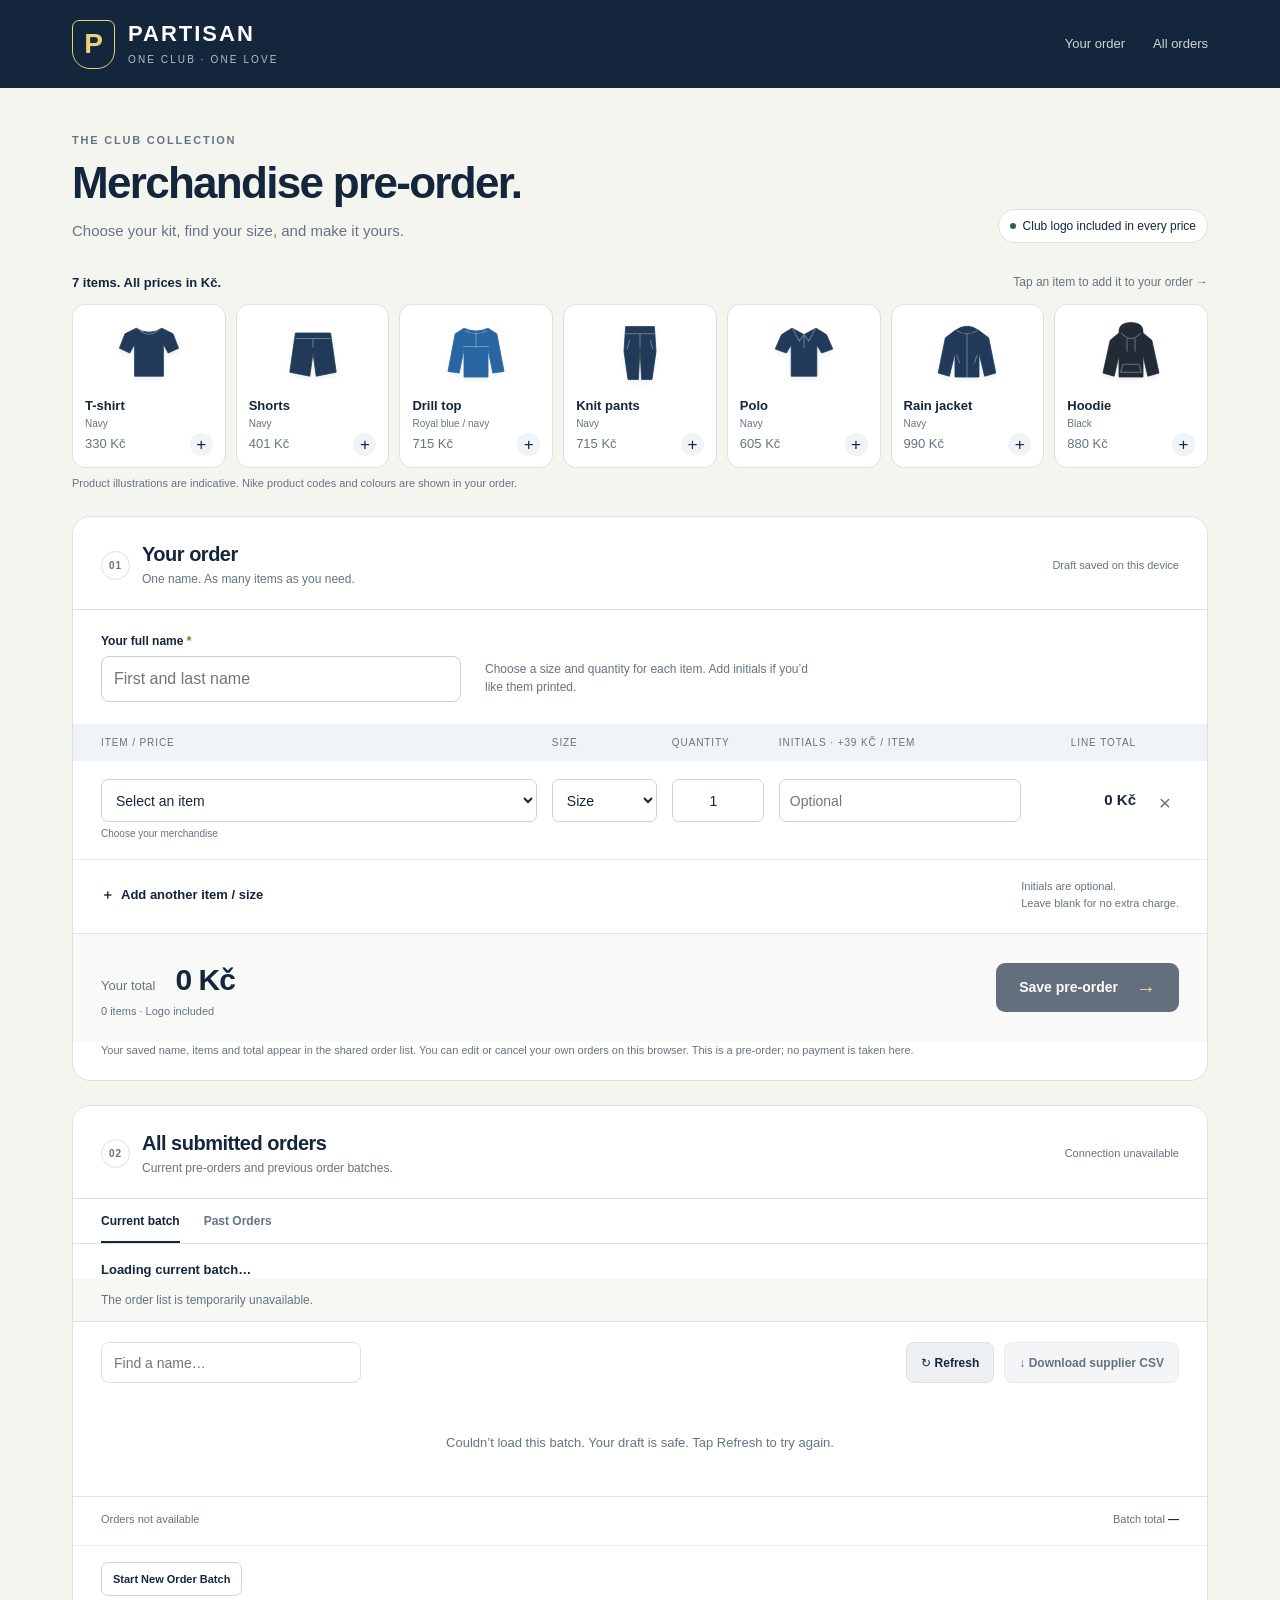
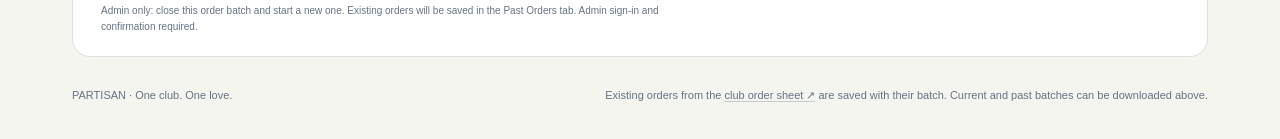
==== commit f833919a: "Export supplier-ready merchandise orders by product and size Match the Supplier Summary layout with " ====
--- a/partisan-merchandise/index.html
+++ b/partisan-merchandise/index.html
@@ -45,7 +45,7 @@
 <div id="batch-panel" role="tabpanel" aria-labelledby="current-batch-tab"><div class="batch-caption" id="batch-view-caption">Loading current batch…</div>
 <div class="past-picker" id="past-picker" hidden><label for="past-batch-select">Past order batch</label><select id="past-batch-select"></select></div>
 <p class="import-note" id="import-note">Loading the complete order list…</p>
-<div class="orders-controls" id="orders-controls"><input type="search" class="search" id="search-orders" placeholder="Find a name…" aria-label="Find an order by name"><div class="button-group"><button class="secondary" type="button" id="refresh-orders">↻ Refresh</button><button class="secondary" type="button" id="export-orders">↓ Download CSV</button></div></div>
+<div class="orders-controls" id="orders-controls"><input type="search" class="search" id="search-orders" placeholder="Find a name…" aria-label="Find an order by name"><div class="button-group"><button class="secondary" type="button" id="refresh-orders">↻ Refresh</button><button class="secondary" type="button" id="export-orders">↓ Download supplier CSV</button></div></div>
 <div class="orders-body"><div class="empty" id="orders-empty" role="status">Loading pre-orders…</div><table class="orders-table hidden" id="orders-table"><thead><tr><th scope="col">Name / source</th><th scope="col">Items / sizes / quantities</th><th scope="col">Order total</th><th scope="col"><span class="quiet">Manage</span></th></tr></thead><tbody id="orders-body"></tbody></table></div>
 <div class="orders-foot" id="orders-summary"><span id="team-count">No orders loaded yet.</span><span id="team-value">Batch total <strong>—</strong></span></div>
 <div class="admin-tools" id="admin-tools"><a id="admin-batch-link" href="https://partisan-merchandise.funnyether4.chatgpt.site/admin/batches" target="_blank" rel="noopener noreferrer">Start New Order Batch</a><p>Admin only: close this order batch and start a new one. Existing orders will be saved in the Past Orders tab. Admin sign-in and confirmation required.</p></div></div>
@@ -58,6 +58,40 @@
 <script>
 'use strict';
 const CATALOG = [{"id":"tshirt","name":"T-shirt","code":"HM7127-410","price":330,"colour":"Navy"},{"id":"shorts","name":"Shorts","code":"FZ9776-410","price":401,"colour":"Navy"},{"id":"drill","name":"Drill top","code":"FZ9767-463","price":715,"colour":"Royal blue / navy"},{"id":"pants","name":"Knit pants","code":"FZ9805-410","price":715,"colour":"Navy"},{"id":"polo","name":"Polo","code":"FZ9759-410","price":605,"colour":"Navy"},{"id":"jacket","name":"Rain jacket","code":"FZ9858-410","price":990,"colour":"Navy"},{"id":"hoodie","name":"Hoodie","code":"IO9035-010","price":880,"colour":"Black"}];
+function buildSupplierRows(orders, catalog, sizes, batchLabel = '') {
+  const groups = new Map();
+  for (const product of catalog) for (const size of sizes) {
+    groups.set(product.id + '|' + size, { product, size, quantity: 0, initials: new Map(), withoutInitials: 0 });
+  }
+  for (const order of orders) for (const line of order.items) {
+    const group = groups.get(line.productId + '|' + line.size);
+    if (!group || (line.code && line.code !== group.product.code)) {
+      throw new Error('An item or size does not match the supplier catalogue. Please contact the club admin.');
+    }
+    if (!Number.isSafeInteger(line.quantity) || line.quantity < 1) {
+      throw new Error('An order quantity is invalid. Please refresh the order list.');
+    }
+    const initials = String(line.initials || '').normalize('NFC').trim();
+    group.quantity += line.quantity;
+    if (initials) group.initials.set(initials, (group.initials.get(initials) || 0) + line.quantity);
+    else group.withoutInitials += line.quantity;
+  }
+  const rows = [
+    ['PARTISAN PRAGUE | SUPPLIER ORDER', '', '', '', '', ''],
+    ['Product / size / quantity / initials printed / quantity without initials.', '', '', '', '', ''],
+    [batchLabel, '', '', '', '', ''],
+    ['PRODUCT', 'NIKE CODE', 'SIZE', 'TOTAL QTY', 'INITIALS TO PRINT', 'NO INITIALS'],
+  ];
+  let total = 0, withoutInitials = 0;
+  for (const group of groups.values()) {
+    const initials = [...group.initials].map(([text, quantity]) => text + (quantity > 1 ? ' x' + quantity : '')).join(', ');
+    rows.push([group.product.name.toUpperCase(), group.product.code, group.size, group.quantity, initials, group.withoutInitials]);
+    total += group.quantity;
+    withoutInitials += group.withoutInitials;
+  }
+  rows.push(['', '', '', '', '', ''], ['TOTAL ITEMS', '', '', total, '', withoutInitials]);
+  return rows;
+}
 const SIZES = ['XS','S','M','L','XL','2XL','3XL'];
 const API_ORIGIN = 'https://partisan-merchandise.funnyether4.chatgpt.site';
 const SERVICE_ORIGIN = location.hostname === 'hugo-crispim.github.io' ? API_ORIGIN : location.origin;
@@ -207,9 +241,12 @@
 }
 function csvCell(value){let s=String(value??'');if(/^[\s\u0000-\u001f]*[=+\-@]/.test(s))s="'"+s;return '"'+s.replaceAll('"','""')+'"'}
 function exportCsv(){
- const rows=[['Order reference','Name','Item','Nike code','Size','Quantity','Initials','Unit price CZK','Initials per item CZK','Line total CZK','Order total CZK','Saved / imported at','Source','Original sheet row','Name missing','Batch','Batch status','Batch closed at']];
- orders.forEach(o=>o.items.forEach((l,i)=>rows.push([o.id,o.name,l.name,l.code,l.size,l.quantity,l.initials,l.unitPrice,l.initialsFee,l.total,i===0?o.total:'',o.createdAt,o.source==='sheet'?'Original sheet':'Website',o.sourceRow??'',o.needsName?'Yes':'No',selectedBatch?.title||'',selectedBatch?.closedAt?'Closed':'Open',selectedBatch?.closedAt||''])));
- const blob=new Blob(['\ufeff'+rows.map(r=>r.map(csvCell).join(',')).join('\r\n')],{type:'text/csv;charset=utf-8;'});const url=URL.createObjectURL(blob),a=document.createElement('a');a.href=url;a.download='partisan-batch-'+(selectedBatch?.number||'current')+'-orders-'+new Date().toISOString().slice(0,10)+'.csv';a.click();setTimeout(()=>URL.revokeObjectURL(url),1000);toast((selectedBatch?.title||'Batch')+' orders exported');
+ try{
+  const now=new Date(),date=new Intl.DateTimeFormat('sv-SE',{timeZone:'Europe/Prague'}).format(now);
+  const label=(selectedBatch?.title||'Current batch')+' | '+(selectedBatch?.closedAt?'Closed '+batchDate(selectedBatch.closedAt):'Open')+' | Exported '+batchDate(now)+' | Initials xN = N items';
+  const rows=buildSupplierRows(orders,CATALOG,SIZES,label);
+  const blob=new Blob(['\ufeff'+rows.map(r=>r.map(csvCell).join(',')).join('\r\n')],{type:'text/csv;charset=utf-8;'});const url=URL.createObjectURL(blob),a=document.createElement('a');a.href=url;a.download='partisan-supplier-order-batch-'+(selectedBatch?.number||'current')+'-'+date+'.csv';a.click();setTimeout(()=>URL.revokeObjectURL(url),1000);toast((selectedBatch?.title||'Batch')+' supplier order exported');
+ }catch(error){toast(error.message||'Could not prepare the supplier order. Please refresh and try again.')}
 }
 $('catalog').addEventListener('click',event=>{const button=event.target.closest('[data-product]');if(button)addProduct(button.dataset.product)});
 $('order-lines').addEventListener('input',event=>{
